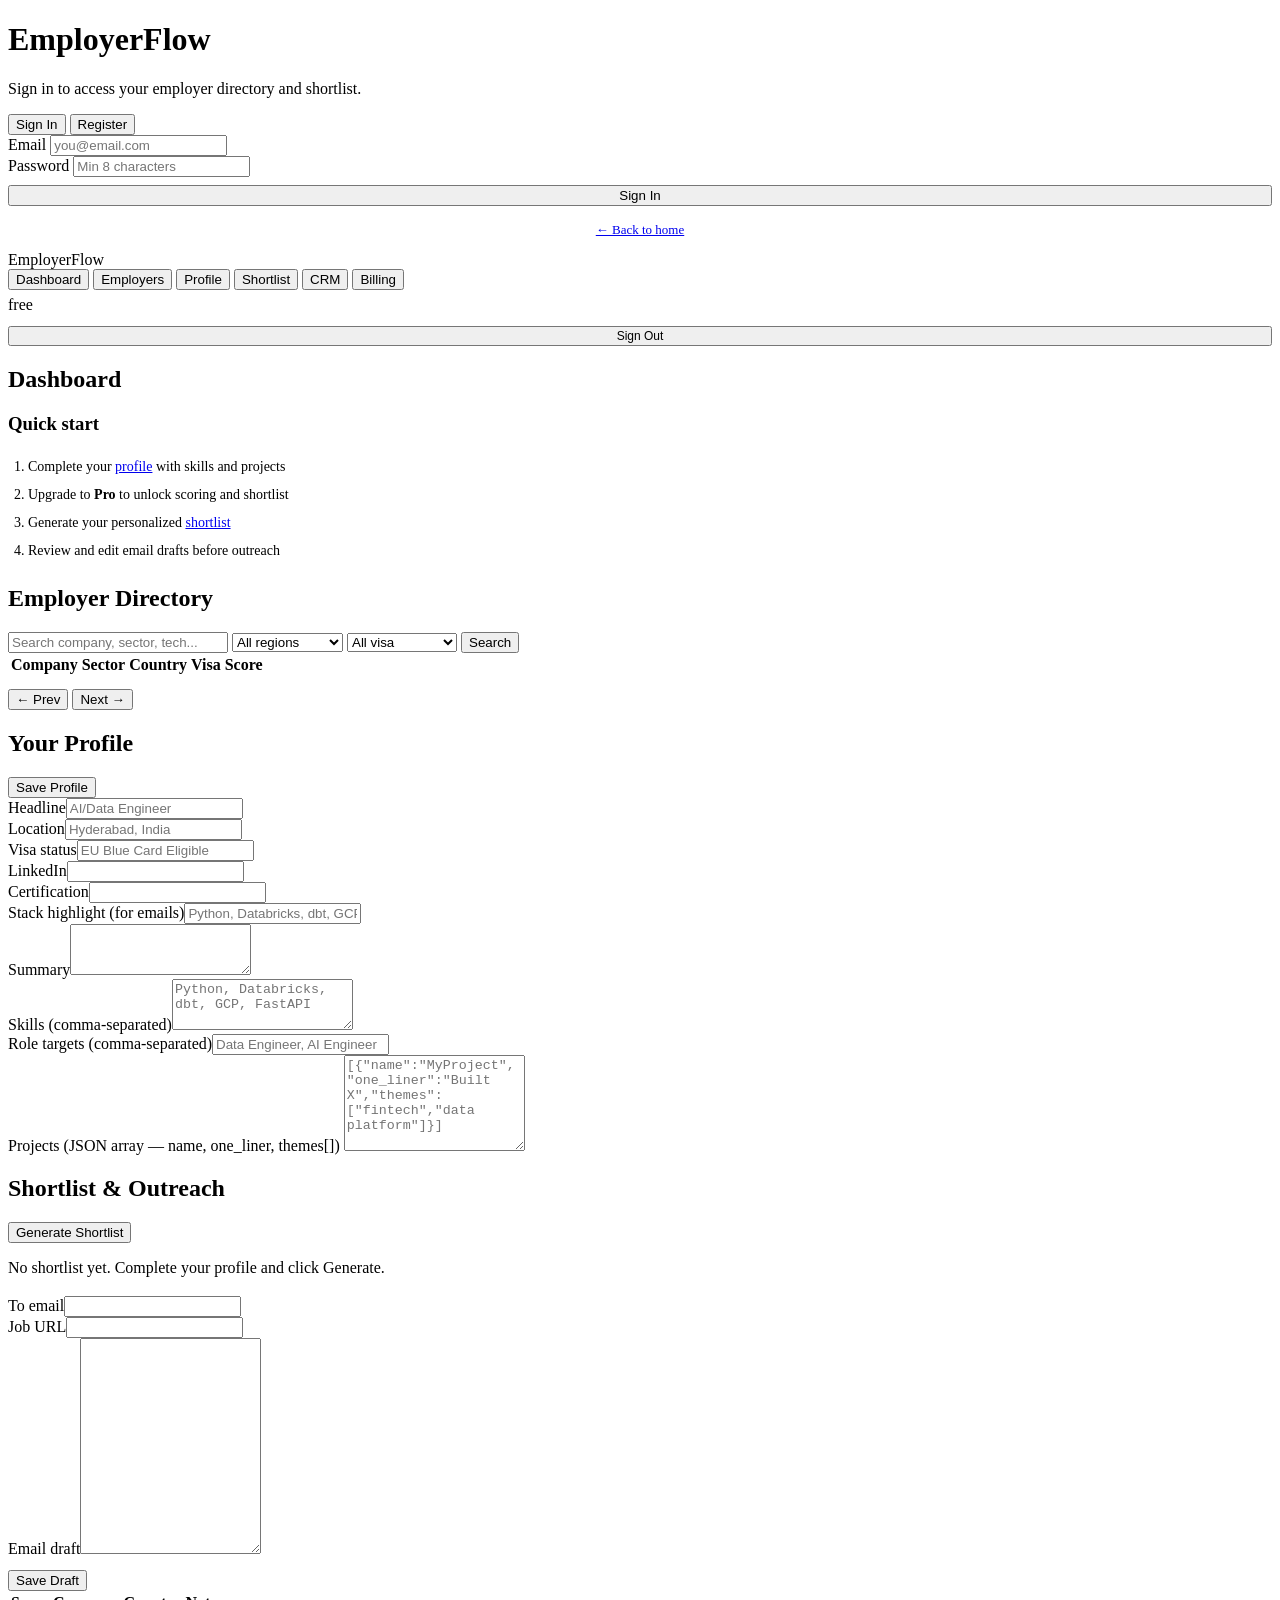
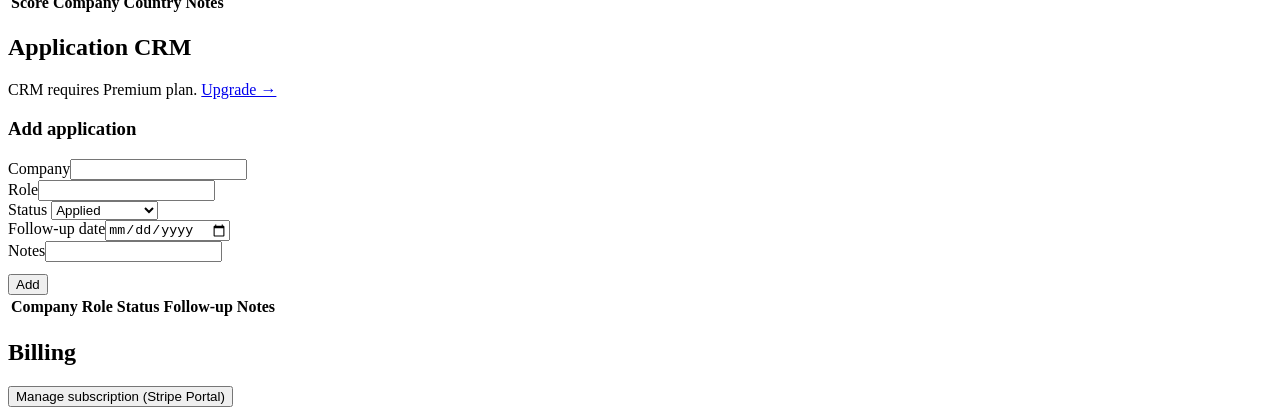
==== frontend/static/app.html @ b6869681 "Production SaaS: auth, Stripe billing, employer seed, deploy configs - Multi-tenant FastAPI app with" ====
<!DOCTYPE html>
<html lang="en">
<head>
  <meta charset="UTF-8">
  <meta name="viewport" content="width=device-width, initial-scale=1.0">
  <title>EmployerFlow App</title>
  <link rel="preconnect" href="https://fonts.googleapis.com">
  <link href="https://fonts.googleapis.com/css2?family=Inter:wght@400;500;600&family=Outfit:wght@500;600;700&display=swap" rel="stylesheet">
  <link rel="stylesheet" href="/static/css/style.css">
</head>
<body>

<div id="auth-screen" class="auth-screen">
  <div class="auth-card">
    <h1>Employer<span style="color:var(--accent)">Flow</span></h1>
    <p>Sign in to access your employer directory and shortlist.</p>
    <div class="auth-tabs">
      <button class="btn btn-ghost active" id="tab-login" onclick="showAuthTab('login')">Sign In</button>
      <button class="btn btn-ghost" id="tab-register" onclick="showAuthTab('register')">Register</button>
    </div>
    <form id="auth-form" onsubmit="handleAuth(event)">
      <div class="field" id="name-field" style="display:none">
        <label>Full name</label>
        <input type="text" id="full-name" placeholder="Your name">
      </div>
      <div class="field">
        <label>Email</label>
        <input type="email" id="email" required placeholder="you@email.com">
      </div>
      <div class="field">
        <label>Password</label>
        <input type="password" id="password" required minlength="8" placeholder="Min 8 characters">
      </div>
      <div class="error hidden" id="auth-error"></div>
      <button type="submit" class="btn btn-primary" style="width:100%;margin-top:8px" id="auth-submit">Sign In</button>
    </form>
    <p style="margin-top:16px;text-align:center;font-size:13px"><a href="/">← Back to home</a></p>
  </div>
</div>

<div id="app-shell" class="app-shell hidden">
  <aside class="sidebar">
    <div class="logo">Employer<span>Flow</span></div>
    <button class="nav-item active" data-view="dashboard" onclick="switchView('dashboard')">Dashboard</button>
    <button class="nav-item" data-view="directory" onclick="switchView('directory')">Employers</button>
    <button class="nav-item" data-view="profile" onclick="switchView('profile')">Profile</button>
    <button class="nav-item" data-view="shortlist" onclick="switchView('shortlist')">Shortlist</button>
    <button class="nav-item" data-view="crm" onclick="switchView('crm')">CRM</button>
    <button class="nav-item" data-view="billing" onclick="switchView('billing')">Billing</button>
    <div class="sidebar-footer">
      <div id="user-email" style="margin-bottom:6px"></div>
      <span class="plan-pill" id="user-plan">free</span>
      <button class="btn btn-ghost" style="width:100%;margin-top:12px;font-size:12px" onclick="logout()">Sign Out</button>
    </div>
  </aside>

  <main class="main">
    <section id="view-dashboard" class="view">
      <div class="page-header"><h2>Dashboard</h2></div>
      <div class="stats-grid" id="dash-stats"></div>
      <div class="panel">
        <h3>Quick start</h3>
        <ol style="color:var(--muted);font-size:14px;padding-left:20px;line-height:2">
          <li>Complete your <a href="#" onclick="switchView('profile');return false">profile</a> with skills and projects</li>
          <li>Upgrade to <strong>Pro</strong> to unlock scoring and shortlist</li>
          <li>Generate your personalized <a href="#" onclick="switchView('shortlist');return false">shortlist</a></li>
          <li>Review and edit email drafts before outreach</li>
        </ol>
      </div>
    </section>

    <section id="view-directory" class="view hidden">
      <div class="page-header"><h2>Employer Directory</h2></div>
      <div class="toolbar">
        <input type="search" id="emp-search" placeholder="Search company, sector, tech..." style="min-width:220px" onkeyup="if(event.key==='Enter')loadEmployers()">
        <select id="emp-region" onchange="loadEmployers()">
          <option value="">All regions</option>
          <option>Europe</option><option>USA</option><option>India</option>
          <option>Australia/NZ</option><option>Remote/Global</option>
        </select>
        <select id="emp-visa" onchange="loadEmployers()">
          <option value="">All visa</option>
          <option value="confirmed">Visa confirmed</option>
          <option value="possible">Visa possible</option>
          <option value="remote">Remote only</option>
        </select>
        <button class="btn btn-primary" onclick="loadEmployers()">Search</button>
      </div>
      <div class="table-wrap">
        <table>
          <thead><tr><th>Company</th><th>Sector</th><th>Country</th><th>Visa</th><th>Score</th></tr></thead>
          <tbody id="emp-tbody"></tbody>
        </table>
      </div>
      <div class="toolbar" style="margin-top:12px">
        <button class="btn btn-ghost" onclick="empPage--;loadEmployers()">← Prev</button>
        <span id="emp-page-info" style="color:var(--muted);font-size:13px"></span>
        <button class="btn btn-ghost" onclick="empPage++;loadEmployers()">Next →</button>
      </div>
    </section>

    <section id="view-profile" class="view hidden">
      <div class="page-header"><h2>Your Profile</h2><button class="btn btn-primary" onclick="saveProfile()">Save Profile</button></div>
      <div class="panel">
        <div class="form-grid">
          <div><label>Headline</label><input id="p-headline" placeholder="AI/Data Engineer"></div>
          <div><label>Location</label><input id="p-location" placeholder="Hyderabad, India"></div>
          <div><label>Visa status</label><input id="p-visa" placeholder="EU Blue Card Eligible"></div>
          <div><label>LinkedIn</label><input id="p-linkedin"></div>
          <div><label>Certification</label><input id="p-cert"></div>
          <div><label>Stack highlight (for emails)</label><input id="p-stack" placeholder="Python, Databricks, dbt, GCP..."></div>
          <div class="full"><label>Summary</label><textarea id="p-summary" rows="3"></textarea></div>
          <div class="full"><label>Skills (comma-separated)</label><textarea id="p-skills" rows="3" placeholder="Python, Databricks, dbt, GCP, FastAPI"></textarea></div>
          <div class="full"><label>Role targets (comma-separated)</label><input id="p-roles" placeholder="Data Engineer, AI Engineer"></div>
          <div class="full">
            <label>Projects (JSON array — name, one_liner, themes[])</label>
            <textarea id="p-projects" rows="6" placeholder='[{"name":"MyProject","one_liner":"Built X","themes":["fintech","data platform"]}]'></textarea>
          </div>
        </div>
      </div>
    </section>

    <section id="view-shortlist" class="view hidden">
      <div class="page-header">
        <h2>Shortlist & Outreach</h2>
        <button class="btn btn-primary" onclick="generateShortlist()">Generate Shortlist</button>
      </div>
      <div id="shortlist-empty" class="panel hidden"><p style="color:var(--muted)">No shortlist yet. Complete your profile and click Generate.</p></div>
      <div id="shortlist-detail" class="hidden">
        <div class="panel">
          <h3 id="sl-company"></h3>
          <p style="color:var(--muted);font-size:13px;margin-bottom:12px" id="sl-meta"></p>
          <div class="form-grid">
            <div><label>To email</label><input id="sl-to"></div>
            <div><label>Job URL</label><input id="sl-job"></div>
            <div class="full"><label>Email draft</label><textarea id="sl-draft" rows="14"></textarea></div>
          </div>
          <button class="btn btn-success" style="margin-top:12px" onclick="saveShortlistItem()">Save Draft</button>
        </div>
        <div class="table-wrap">
          <table>
            <thead><tr><th>Score</th><th>Company</th><th>Country</th><th>Notes</th><th></th></tr></thead>
            <tbody id="sl-tbody"></tbody>
          </table>
        </div>
      </div>
    </section>

    <section id="view-crm" class="view hidden">
      <div class="page-header"><h2>Application CRM</h2></div>
      <div class="panel" id="crm-locked">
        <p style="color:var(--muted)">CRM requires Premium plan. <a href="#" onclick="switchView('billing');return false">Upgrade →</a></p>
      </div>
      <div id="crm-content" class="hidden">
        <div class="panel">
          <h3>Add application</h3>
          <div class="form-grid">
            <div><label>Company</label><input id="crm-company"></div>
            <div><label>Role</label><input id="crm-role"></div>
            <div><label>Status</label>
              <select id="crm-status">
                <option>Applied</option><option>Email Sent</option><option>Phone Screen</option>
                <option>Interview</option><option>Offer</option><option>Rejected</option>
              </select>
            </div>
            <div><label>Follow-up date</label><input type="date" id="crm-followup"></div>
            <div class="full"><label>Notes</label><input id="crm-notes"></div>
          </div>
          <button class="btn btn-primary" style="margin-top:12px" onclick="addApplication()">Add</button>
        </div>
        <div class="table-wrap">
          <table>
            <thead><tr><th>Company</th><th>Role</th><th>Status</th><th>Follow-up</th><th>Notes</th></tr></thead>
            <tbody id="crm-tbody"></tbody>
          </table>
        </div>
      </div>
    </section>

    <section id="view-billing" class="view hidden">
      <div class="page-header"><h2>Billing</h2></div>
      <div class="pricing-grid" id="billing-plans"></div>
      <div class="panel" style="margin-top:20px">
        <button class="btn btn-ghost" onclick="openPortal()">Manage subscription (Stripe Portal)</button>
      </div>
    </section>
  </main>
</div>

<script src="/static/js/api.js"></script>
<script src="/static/js/app.js"></script>
</body>
</html>
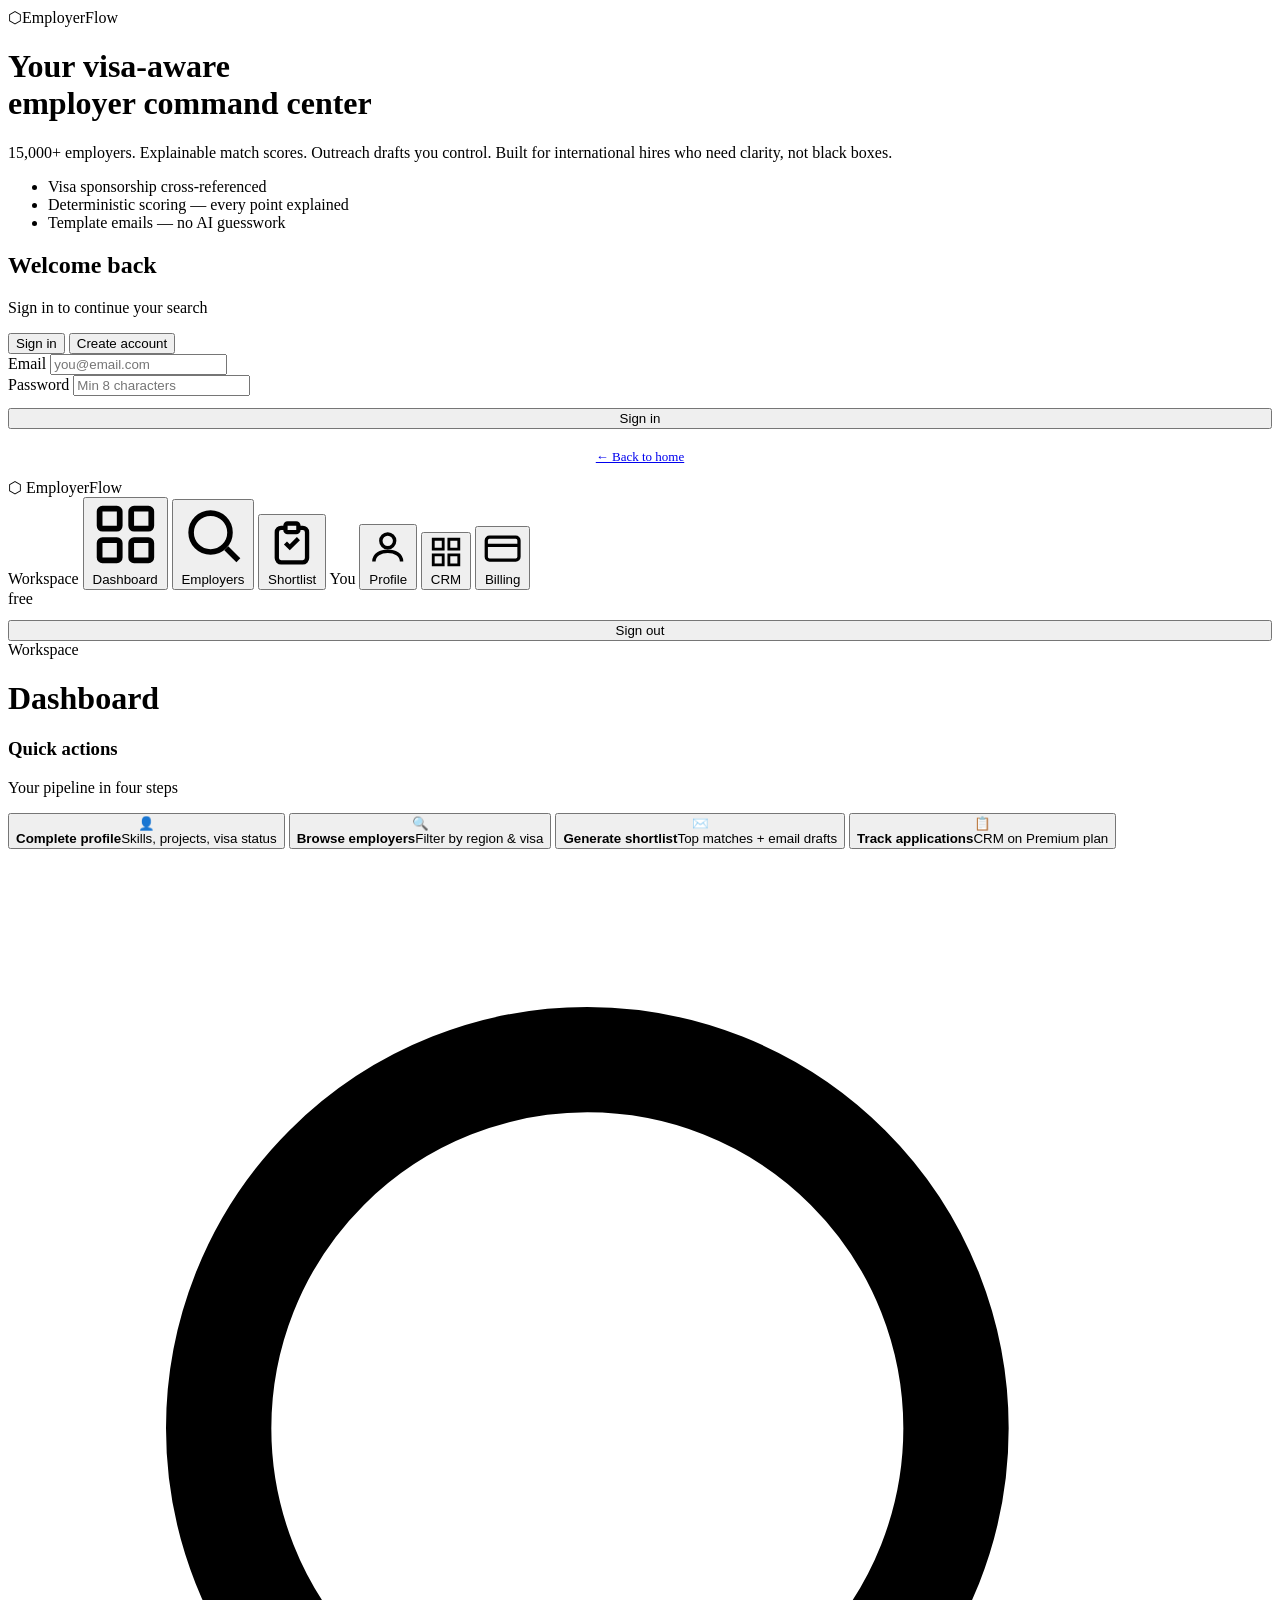
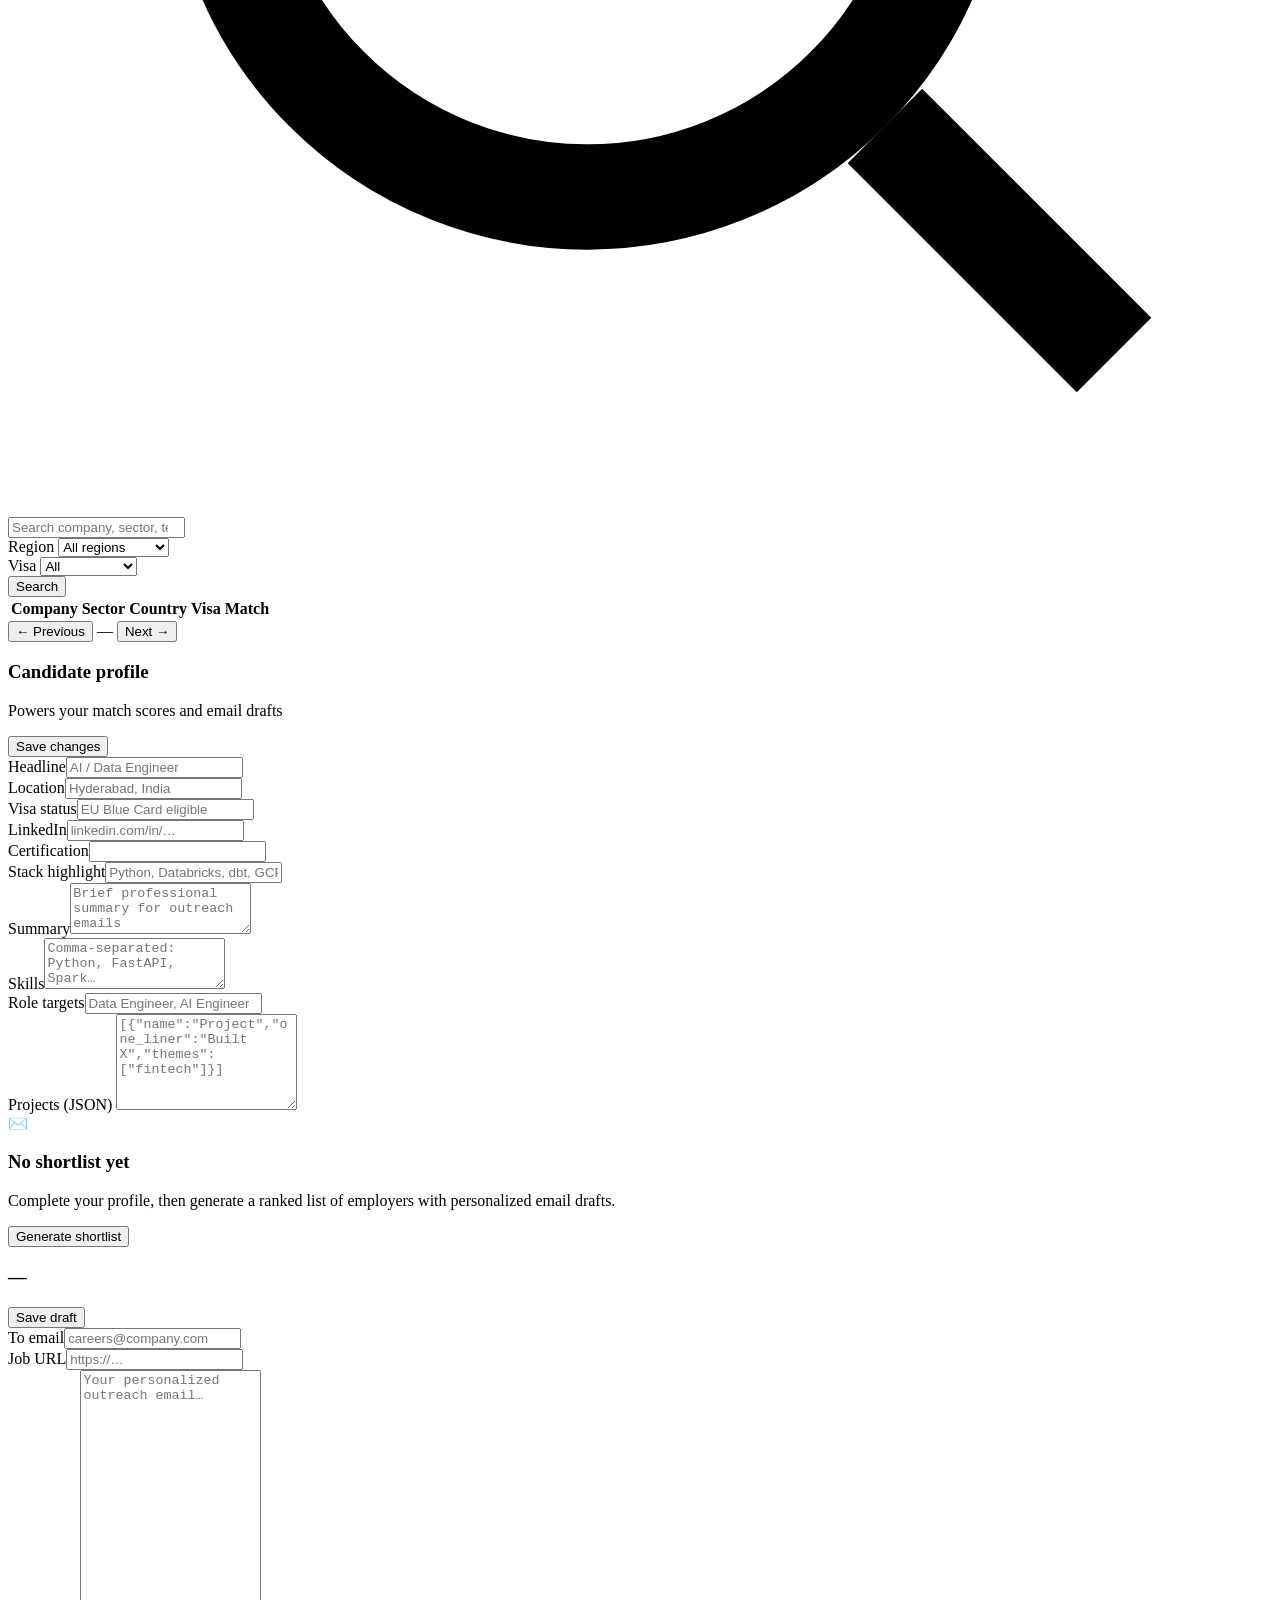
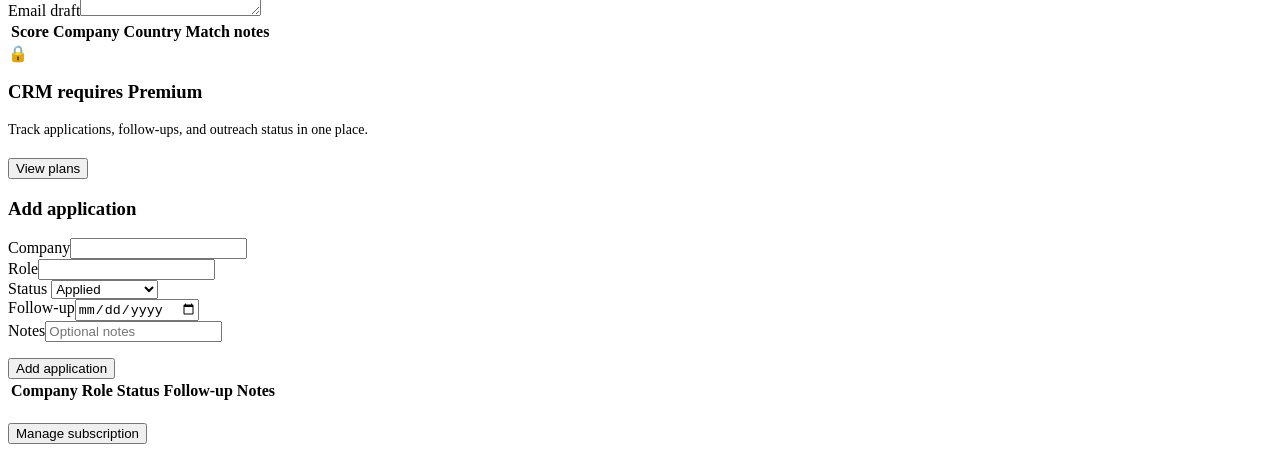
==== commit bf092546: "Redesign EmployerFlow UI with migration-intelligence aesthetic. New Syne + DM Sans typography, coppe" ====
--- a/frontend/static/app.html
+++ b/frontend/static/app.html
@@ -3,191 +3,278 @@
 <head>
   <meta charset="UTF-8">
   <meta name="viewport" content="width=device-width, initial-scale=1.0">
-  <title>EmployerFlow App</title>
+  <title>EmployerFlow</title>
   <link rel="preconnect" href="https://fonts.googleapis.com">
-  <link href="https://fonts.googleapis.com/css2?family=Inter:wght@400;500;600&family=Outfit:wght@500;600;700&display=swap" rel="stylesheet">
-  <link rel="stylesheet" href="/static/css/style.css">
+  <link rel="preconnect" href="https://fonts.gstatic.com" crossorigin>
+  <link href="https://fonts.googleapis.com/css2?family=DM+Sans:ital,opsz,wght@0,9..40,400;0,9..40,500;0,9..40,600;0,9..40,700&family=JetBrains+Mono:wght@500;600&family=Syne:wght@600;700;800&display=swap" rel="stylesheet">
+  <link rel="stylesheet" href="/static/css/style.css?v=ui2">
 </head>
 <body>
-
+<div id="global-loader" class="global-loader" aria-hidden="true"></div>
+
+<!-- Auth -->
 <div id="auth-screen" class="auth-screen">
-  <div class="auth-card">
-    <h1>Employer<span style="color:var(--accent)">Flow</span></h1>
-    <p>Sign in to access your employer directory and shortlist.</p>
-    <div class="auth-tabs">
-      <button class="btn btn-ghost active" id="tab-login" onclick="showAuthTab('login')">Sign In</button>
-      <button class="btn btn-ghost" id="tab-register" onclick="showAuthTab('register')">Register</button>
-    </div>
-    <form id="auth-form" onsubmit="handleAuth(event)">
-      <div class="field" id="name-field" style="display:none">
-        <label>Full name</label>
-        <input type="text" id="full-name" placeholder="Your name">
+  <div class="auth-brand">
+    <div class="logo"><span class="logo-mark">⬡</span>Employer<span>Flow</span></div>
+    <h1>Your visa-aware<br><span>employer command center</span></h1>
+    <p>15,000+ employers. Explainable match scores. Outreach drafts you control. Built for international hires who need clarity, not black boxes.</p>
+    <ul class="auth-perks">
+      <li>Visa sponsorship cross-referenced</li>
+      <li>Deterministic scoring — every point explained</li>
+      <li>Template emails — no AI guesswork</li>
+    </ul>
+  </div>
+  <div class="auth-form-side">
+    <div class="auth-card">
+      <h2>Welcome back</h2>
+      <p class="subtitle">Sign in to continue your search</p>
+      <div class="auth-tabs">
+        <button type="button" class="btn btn-ghost active" id="tab-login" onclick="showAuthTab('login')">Sign in</button>
+        <button type="button" class="btn btn-ghost" id="tab-register" onclick="showAuthTab('register')">Create account</button>
       </div>
-      <div class="field">
-        <label>Email</label>
-        <input type="email" id="email" required placeholder="you@email.com">
-      </div>
-      <div class="field">
-        <label>Password</label>
-        <input type="password" id="password" required minlength="8" placeholder="Min 8 characters">
-      </div>
-      <div class="error hidden" id="auth-error"></div>
-      <button type="submit" class="btn btn-primary" style="width:100%;margin-top:8px" id="auth-submit">Sign In</button>
-    </form>
-    <p style="margin-top:16px;text-align:center;font-size:13px"><a href="/">← Back to home</a></p>
+      <form id="auth-form" onsubmit="handleAuth(event)">
+        <div class="field" id="name-field" style="display:none">
+          <label>Full name</label>
+          <input type="text" id="full-name" placeholder="Your name">
+        </div>
+        <div class="field">
+          <label>Email</label>
+          <input type="email" id="email" required placeholder="you@email.com">
+        </div>
+        <div class="field">
+          <label>Password</label>
+          <input type="password" id="password" required minlength="8" placeholder="Min 8 characters">
+        </div>
+        <div class="error hidden" id="auth-error"></div>
+        <button type="submit" class="btn btn-primary" style="width:100%;margin-top:12px" id="auth-submit">Sign in</button>
+      </form>
+      <p style="margin-top:20px;text-align:center;font-size:13px;color:var(--mist)"><a href="/">← Back to home</a></p>
+    </div>
   </div>
 </div>
 
+<!-- App -->
 <div id="app-shell" class="app-shell hidden">
   <aside class="sidebar">
-    <div class="logo">Employer<span>Flow</span></div>
-    <button class="nav-item active" data-view="dashboard" onclick="switchView('dashboard')">Dashboard</button>
-    <button class="nav-item" data-view="directory" onclick="switchView('directory')">Employers</button>
-    <button class="nav-item" data-view="profile" onclick="switchView('profile')">Profile</button>
-    <button class="nav-item" data-view="shortlist" onclick="switchView('shortlist')">Shortlist</button>
-    <button class="nav-item" data-view="crm" onclick="switchView('crm')">CRM</button>
-    <button class="nav-item" data-view="billing" onclick="switchView('billing')">Billing</button>
-    <div class="sidebar-footer">
-      <div id="user-email" style="margin-bottom:6px"></div>
+    <div class="brand">
+      <span class="logo-mark">⬡</span>
+      <span class="brand-text">Employer<span>Flow</span></span>
+    </div>
+    <span class="nav-label">Workspace</span>
+    <button class="nav-item active" data-view="dashboard" onclick="switchView('dashboard')">
+      <svg viewBox="0 0 24 24" fill="none" stroke="currentColor" stroke-width="2"><rect x="3" y="3" width="7" height="7" rx="1"/><rect x="14" y="3" width="7" height="7" rx="1"/><rect x="3" y="14" width="7" height="7" rx="1"/><rect x="14" y="14" width="7" height="7" rx="1"/></svg>
+      <span>Dashboard</span>
+    </button>
+    <button class="nav-item" data-view="directory" onclick="switchView('directory')">
+      <svg viewBox="0 0 24 24" fill="none" stroke="currentColor" stroke-width="2"><circle cx="11" cy="11" r="7"/><path d="M21 21l-4.35-4.35"/></svg>
+      <span>Employers</span>
+    </button>
+    <button class="nav-item" data-view="shortlist" onclick="switchView('shortlist')">
+      <svg viewBox="0 0 24 24" fill="none" stroke="currentColor" stroke-width="2"><path d="M9 5H7a2 2 0 00-2 2v12a2 2 0 002 2h10a2 2 0 002-2V7a2 2 0 00-2-2h-2"/><rect x="9" y="3" width="6" height="4" rx="1"/><path d="M9 12l2 2 4-4"/></svg>
+      <span>Shortlist</span>
+    </button>
+    <span class="nav-label">You</span>
+    <button class="nav-item" data-view="profile" onclick="switchView('profile')">
+      <svg viewBox="0 0 24 24" fill="none" stroke="currentColor" stroke-width="2"><circle cx="12" cy="8" r="4"/><path d="M4 20c0-4 4-6 8-6s8 2 8 6"/></svg>
+      <span>Profile</span>
+    </button>
+    <button class="nav-item" data-view="crm" onclick="switchView('crm')">
+      <svg viewBox="0 0 24 24" fill="none" stroke="currentColor" stroke-width="2"><path d="M3 3h7v7H3zM14 3h7v7h-7zM3 14h7v7H3zM14 14h7v7h-7z"/></svg>
+      <span>CRM</span>
+    </button>
+    <button class="nav-item" data-view="billing" onclick="switchView('billing')">
+      <svg viewBox="0 0 24 24" fill="none" stroke="currentColor" stroke-width="2"><rect x="2" y="5" width="20" height="14" rx="2"/><path d="M2 10h20"/></svg>
+      <span>Billing</span>
+    </button>
+    <div class="user-card">
+      <div class="email" id="user-email"></div>
       <span class="plan-pill" id="user-plan">free</span>
-      <button class="btn btn-ghost" style="width:100%;margin-top:12px;font-size:12px" onclick="logout()">Sign Out</button>
+      <button class="btn btn-ghost btn-sm" style="width:100%;margin-top:12px" onclick="logout()">Sign out</button>
     </div>
   </aside>
 
-  <main class="main">
-    <section id="view-dashboard" class="view">
-      <div class="page-header"><h2>Dashboard</h2></div>
-      <div class="stats-grid" id="dash-stats"></div>
-      <div class="panel">
-        <h3>Quick start</h3>
-        <ol style="color:var(--muted);font-size:14px;padding-left:20px;line-height:2">
-          <li>Complete your <a href="#" onclick="switchView('profile');return false">profile</a> with skills and projects</li>
-          <li>Upgrade to <strong>Pro</strong> to unlock scoring and shortlist</li>
-          <li>Generate your personalized <a href="#" onclick="switchView('shortlist');return false">shortlist</a></li>
-          <li>Review and edit email drafts before outreach</li>
-        </ol>
+  <div class="app-main">
+    <header class="topbar">
+      <div>
+        <div class="topbar-eyebrow" id="page-eyebrow">Workspace</div>
+        <h1 id="page-title">Dashboard</h1>
       </div>
-    </section>
-
-    <section id="view-directory" class="view hidden">
-      <div class="page-header"><h2>Employer Directory</h2></div>
-      <div class="toolbar">
-        <input type="search" id="emp-search" placeholder="Search company, sector, tech..." style="min-width:220px" onkeyup="if(event.key==='Enter')loadEmployers()">
-        <select id="emp-region" onchange="loadEmployers()">
-          <option value="">All regions</option>
-          <option>Europe</option><option>USA</option><option>India</option>
-          <option>Australia/NZ</option><option>Remote/Global</option>
-        </select>
-        <select id="emp-visa" onchange="loadEmployers()">
-          <option value="">All visa</option>
-          <option value="confirmed">Visa confirmed</option>
-          <option value="possible">Visa possible</option>
-          <option value="remote">Remote only</option>
-        </select>
-        <button class="btn btn-primary" onclick="loadEmployers()">Search</button>
-      </div>
-      <div class="table-wrap">
-        <table>
-          <thead><tr><th>Company</th><th>Sector</th><th>Country</th><th>Visa</th><th>Score</th></tr></thead>
-          <tbody id="emp-tbody"></tbody>
-        </table>
-      </div>
-      <div class="toolbar" style="margin-top:12px">
-        <button class="btn btn-ghost" onclick="empPage--;loadEmployers()">← Prev</button>
-        <span id="emp-page-info" style="color:var(--muted);font-size:13px"></span>
-        <button class="btn btn-ghost" onclick="empPage++;loadEmployers()">Next →</button>
-      </div>
-    </section>
-
-    <section id="view-profile" class="view hidden">
-      <div class="page-header"><h2>Your Profile</h2><button class="btn btn-primary" onclick="saveProfile()">Save Profile</button></div>
-      <div class="panel">
-        <div class="form-grid">
-          <div><label>Headline</label><input id="p-headline" placeholder="AI/Data Engineer"></div>
-          <div><label>Location</label><input id="p-location" placeholder="Hyderabad, India"></div>
-          <div><label>Visa status</label><input id="p-visa" placeholder="EU Blue Card Eligible"></div>
-          <div><label>LinkedIn</label><input id="p-linkedin"></div>
-          <div><label>Certification</label><input id="p-cert"></div>
-          <div><label>Stack highlight (for emails)</label><input id="p-stack" placeholder="Python, Databricks, dbt, GCP..."></div>
-          <div class="full"><label>Summary</label><textarea id="p-summary" rows="3"></textarea></div>
-          <div class="full"><label>Skills (comma-separated)</label><textarea id="p-skills" rows="3" placeholder="Python, Databricks, dbt, GCP, FastAPI"></textarea></div>
-          <div class="full"><label>Role targets (comma-separated)</label><input id="p-roles" placeholder="Data Engineer, AI Engineer"></div>
-          <div class="full">
-            <label>Projects (JSON array — name, one_liner, themes[])</label>
-            <textarea id="p-projects" rows="6" placeholder='[{"name":"MyProject","one_liner":"Built X","themes":["fintech","data platform"]}]'></textarea>
-          </div>
-        </div>
-      </div>
-    </section>
-
-    <section id="view-shortlist" class="view hidden">
-      <div class="page-header">
-        <h2>Shortlist & Outreach</h2>
-        <button class="btn btn-primary" onclick="generateShortlist()">Generate Shortlist</button>
-      </div>
-      <div id="shortlist-empty" class="panel hidden"><p style="color:var(--muted)">No shortlist yet. Complete your profile and click Generate.</p></div>
-      <div id="shortlist-detail" class="hidden">
+      <div class="topbar-actions" id="topbar-actions"></div>
+    </header>
+
+    <div class="main">
+      <section id="view-dashboard" class="view">
+        <div class="stats-grid" id="dash-stats"></div>
         <div class="panel">
-          <h3 id="sl-company"></h3>
-          <p style="color:var(--muted);font-size:13px;margin-bottom:12px" id="sl-meta"></p>
-          <div class="form-grid">
-            <div><label>To email</label><input id="sl-to"></div>
-            <div><label>Job URL</label><input id="sl-job"></div>
-            <div class="full"><label>Email draft</label><textarea id="sl-draft" rows="14"></textarea></div>
-          </div>
-          <button class="btn btn-success" style="margin-top:12px" onclick="saveShortlistItem()">Save Draft</button>
+          <div class="panel-header">
+            <div>
+              <h3>Quick actions</h3>
+              <p class="panel-desc">Your pipeline in four steps</p>
+            </div>
+          </div>
+          <div class="action-grid" id="dash-actions">
+            <button type="button" class="action-card" onclick="switchView('profile')">
+              <div class="icon">👤</div>
+              <div><strong>Complete profile</strong><span>Skills, projects, visa status</span></div>
+            </button>
+            <button type="button" class="action-card" onclick="switchView('directory')">
+              <div class="icon">🔍</div>
+              <div><strong>Browse employers</strong><span>Filter by region & visa</span></div>
+            </button>
+            <button type="button" class="action-card" onclick="switchView('shortlist')">
+              <div class="icon">✉️</div>
+              <div><strong>Generate shortlist</strong><span>Top matches + email drafts</span></div>
+            </button>
+            <button type="button" class="action-card" onclick="switchView('crm')">
+              <div class="icon">📋</div>
+              <div><strong>Track applications</strong><span>CRM on Premium plan</span></div>
+            </button>
+          </div>
+        </div>
+      </section>
+
+      <section id="view-directory" class="view hidden">
+        <div class="filter-bar">
+          <div class="search-wrap">
+            <svg viewBox="0 0 24 24" fill="none" stroke="currentColor" stroke-width="2"><circle cx="11" cy="11" r="7"/><path d="M21 21l-4.35-4.35"/></svg>
+            <input type="search" id="emp-search" placeholder="Search company, sector, tech stack…" onkeyup="if(event.key==='Enter'){empPage=1;loadEmployers()}">
+          </div>
+          <div>
+            <label>Region</label>
+            <select id="emp-region" onchange="empPage=1;loadEmployers()">
+              <option value="">All regions</option>
+              <option>Europe</option><option>USA</option><option>India</option>
+              <option>Australia/NZ</option><option>Remote/Global</option>
+            </select>
+          </div>
+          <div>
+            <label>Visa</label>
+            <select id="emp-visa" onchange="empPage=1;loadEmployers()">
+              <option value="">All</option>
+              <option value="confirmed">Confirmed</option>
+              <option value="possible">Possible</option>
+              <option value="remote">Remote only</option>
+            </select>
+          </div>
+          <button class="btn btn-primary" id="btn-emp-search" onclick="empPage=1;loadEmployers(this)">Search</button>
         </div>
         <div class="table-wrap">
           <table>
-            <thead><tr><th>Score</th><th>Company</th><th>Country</th><th>Notes</th><th></th></tr></thead>
-            <tbody id="sl-tbody"></tbody>
+            <thead><tr><th>Company</th><th>Sector</th><th>Country</th><th>Visa</th><th>Match</th></tr></thead>
+            <tbody id="emp-tbody"></tbody>
           </table>
         </div>
-      </div>
-    </section>
-
-    <section id="view-crm" class="view hidden">
-      <div class="page-header"><h2>Application CRM</h2></div>
-      <div class="panel" id="crm-locked">
-        <p style="color:var(--muted)">CRM requires Premium plan. <a href="#" onclick="switchView('billing');return false">Upgrade →</a></p>
-      </div>
-      <div id="crm-content" class="hidden">
+        <div class="pagination">
+          <button class="btn btn-ghost btn-sm" id="btn-emp-prev" onclick="empPage=Math.max(1,empPage-1);loadEmployers(this)">← Previous</button>
+          <span class="pagination-info" id="emp-page-info">—</span>
+          <button class="btn btn-ghost btn-sm" id="btn-emp-next" onclick="empPage++;loadEmployers(this)">Next →</button>
+        </div>
+      </section>
+
+      <section id="view-profile" class="view hidden">
         <div class="panel">
-          <h3>Add application</h3>
+          <div class="panel-header">
+            <div>
+              <h3>Candidate profile</h3>
+              <p class="panel-desc">Powers your match scores and email drafts</p>
+            </div>
+            <button class="btn btn-primary" id="btn-save-profile" onclick="saveProfile(this)">Save changes</button>
+          </div>
           <div class="form-grid">
-            <div><label>Company</label><input id="crm-company"></div>
-            <div><label>Role</label><input id="crm-role"></div>
-            <div><label>Status</label>
-              <select id="crm-status">
-                <option>Applied</option><option>Email Sent</option><option>Phone Screen</option>
-                <option>Interview</option><option>Offer</option><option>Rejected</option>
-              </select>
-            </div>
-            <div><label>Follow-up date</label><input type="date" id="crm-followup"></div>
-            <div class="full"><label>Notes</label><input id="crm-notes"></div>
-          </div>
-          <button class="btn btn-primary" style="margin-top:12px" onclick="addApplication()">Add</button>
-        </div>
-        <div class="table-wrap">
-          <table>
-            <thead><tr><th>Company</th><th>Role</th><th>Status</th><th>Follow-up</th><th>Notes</th></tr></thead>
-            <tbody id="crm-tbody"></tbody>
-          </table>
-        </div>
-      </div>
-    </section>
-
-    <section id="view-billing" class="view hidden">
-      <div class="page-header"><h2>Billing</h2></div>
-      <div class="pricing-grid" id="billing-plans"></div>
-      <div class="panel" style="margin-top:20px">
-        <button class="btn btn-ghost" onclick="openPortal()">Manage subscription (Stripe Portal)</button>
-      </div>
-    </section>
-  </main>
+            <div><label>Headline</label><input id="p-headline" placeholder="AI / Data Engineer"></div>
+            <div><label>Location</label><input id="p-location" placeholder="Hyderabad, India"></div>
+            <div><label>Visa status</label><input id="p-visa" placeholder="EU Blue Card eligible"></div>
+            <div><label>LinkedIn</label><input id="p-linkedin" placeholder="linkedin.com/in/…"></div>
+            <div><label>Certification</label><input id="p-cert"></div>
+            <div><label>Stack highlight</label><input id="p-stack" placeholder="Python, Databricks, dbt, GCP…"></div>
+            <div class="full"><label>Summary</label><textarea id="p-summary" rows="3" placeholder="Brief professional summary for outreach emails"></textarea></div>
+            <div class="full"><label>Skills</label><textarea id="p-skills" rows="3" placeholder="Comma-separated: Python, FastAPI, Spark…"></textarea></div>
+            <div class="full"><label>Role targets</label><input id="p-roles" placeholder="Data Engineer, AI Engineer"></div>
+            <div class="full">
+              <label>Projects (JSON)</label>
+              <textarea id="p-projects" rows="6" placeholder='[{"name":"Project","one_liner":"Built X","themes":["fintech"]}]'></textarea>
+            </div>
+          </div>
+        </div>
+      </section>
+
+      <section id="view-shortlist" class="view hidden">
+        <div id="shortlist-empty" class="panel hidden">
+          <div class="empty-state">
+            <div class="empty-icon">✉️</div>
+            <h3>No shortlist yet</h3>
+            <p>Complete your profile, then generate a ranked list of employers with personalized email drafts.</p>
+            <button class="btn btn-primary" onclick="generateShortlist(document.getElementById('btn-generate-shortlist'))">Generate shortlist</button>
+          </div>
+        </div>
+        <div id="shortlist-detail" class="hidden shortlist-layout">
+          <div class="draft-panel panel">
+            <div class="panel-header">
+              <div>
+                <h3 id="sl-company">—</h3>
+                <p class="panel-desc" id="sl-meta"></p>
+              </div>
+              <button class="btn btn-success btn-sm" id="btn-save-draft" onclick="saveShortlistItem(this)">Save draft</button>
+            </div>
+            <div class="form-grid">
+              <div><label>To email</label><input id="sl-to" placeholder="careers@company.com"></div>
+              <div><label>Job URL</label><input id="sl-job" placeholder="https://…"></div>
+              <div class="full"><label>Email draft</label><textarea id="sl-draft" rows="16" placeholder="Your personalized outreach email…"></textarea></div>
+            </div>
+          </div>
+          <div class="table-wrap">
+            <table>
+              <thead><tr><th>Score</th><th>Company</th><th>Country</th><th>Match notes</th><th></th></tr></thead>
+              <tbody id="sl-tbody"></tbody>
+            </table>
+          </div>
+        </div>
+      </section>
+
+      <section id="view-crm" class="view hidden">
+        <div class="panel locked-panel" id="crm-locked">
+          <div class="lock-icon">🔒</div>
+          <h3>CRM requires Premium</h3>
+          <p style="color:var(--mist);margin:12px 0 20px;font-size:14px">Track applications, follow-ups, and outreach status in one place.</p>
+          <button class="btn btn-primary" onclick="switchView('billing')">View plans</button>
+        </div>
+        <div id="crm-content" class="hidden">
+          <div class="panel">
+            <div class="panel-header"><h3>Add application</h3></div>
+            <div class="form-grid">
+              <div><label>Company</label><input id="crm-company"></div>
+              <div><label>Role</label><input id="crm-role"></div>
+              <div><label>Status</label>
+                <select id="crm-status">
+                  <option>Applied</option><option>Email Sent</option><option>Phone Screen</option>
+                  <option>Interview</option><option>Offer</option><option>Rejected</option>
+                </select>
+              </div>
+              <div><label>Follow-up</label><input type="date" id="crm-followup"></div>
+              <div class="full"><label>Notes</label><input id="crm-notes" placeholder="Optional notes"></div>
+            </div>
+            <button class="btn btn-primary" id="btn-add-app" style="margin-top:16px" onclick="addApplication(this)">Add application</button>
+          </div>
+          <div class="table-wrap">
+            <table>
+              <thead><tr><th>Company</th><th>Role</th><th>Status</th><th>Follow-up</th><th>Notes</th></tr></thead>
+              <tbody id="crm-tbody"></tbody>
+            </table>
+          </div>
+        </div>
+      </section>
+
+      <section id="view-billing" class="view hidden">
+        <div class="pricing-grid" id="billing-plans"></div>
+        <div class="panel" style="margin-top:20px">
+          <button class="btn btn-ghost" id="btn-billing-portal" onclick="openPortal(this)">Manage subscription</button>
+        </div>
+      </section>
+    </div>
+  </div>
 </div>
 
-<script src="/static/js/api.js"></script>
-<script src="/static/js/app.js"></script>
+<script src="/static/js/api.js?v=ui2"></script>
+<script src="/static/js/app.js?v=ui2"></script>
 </body>
 </html>
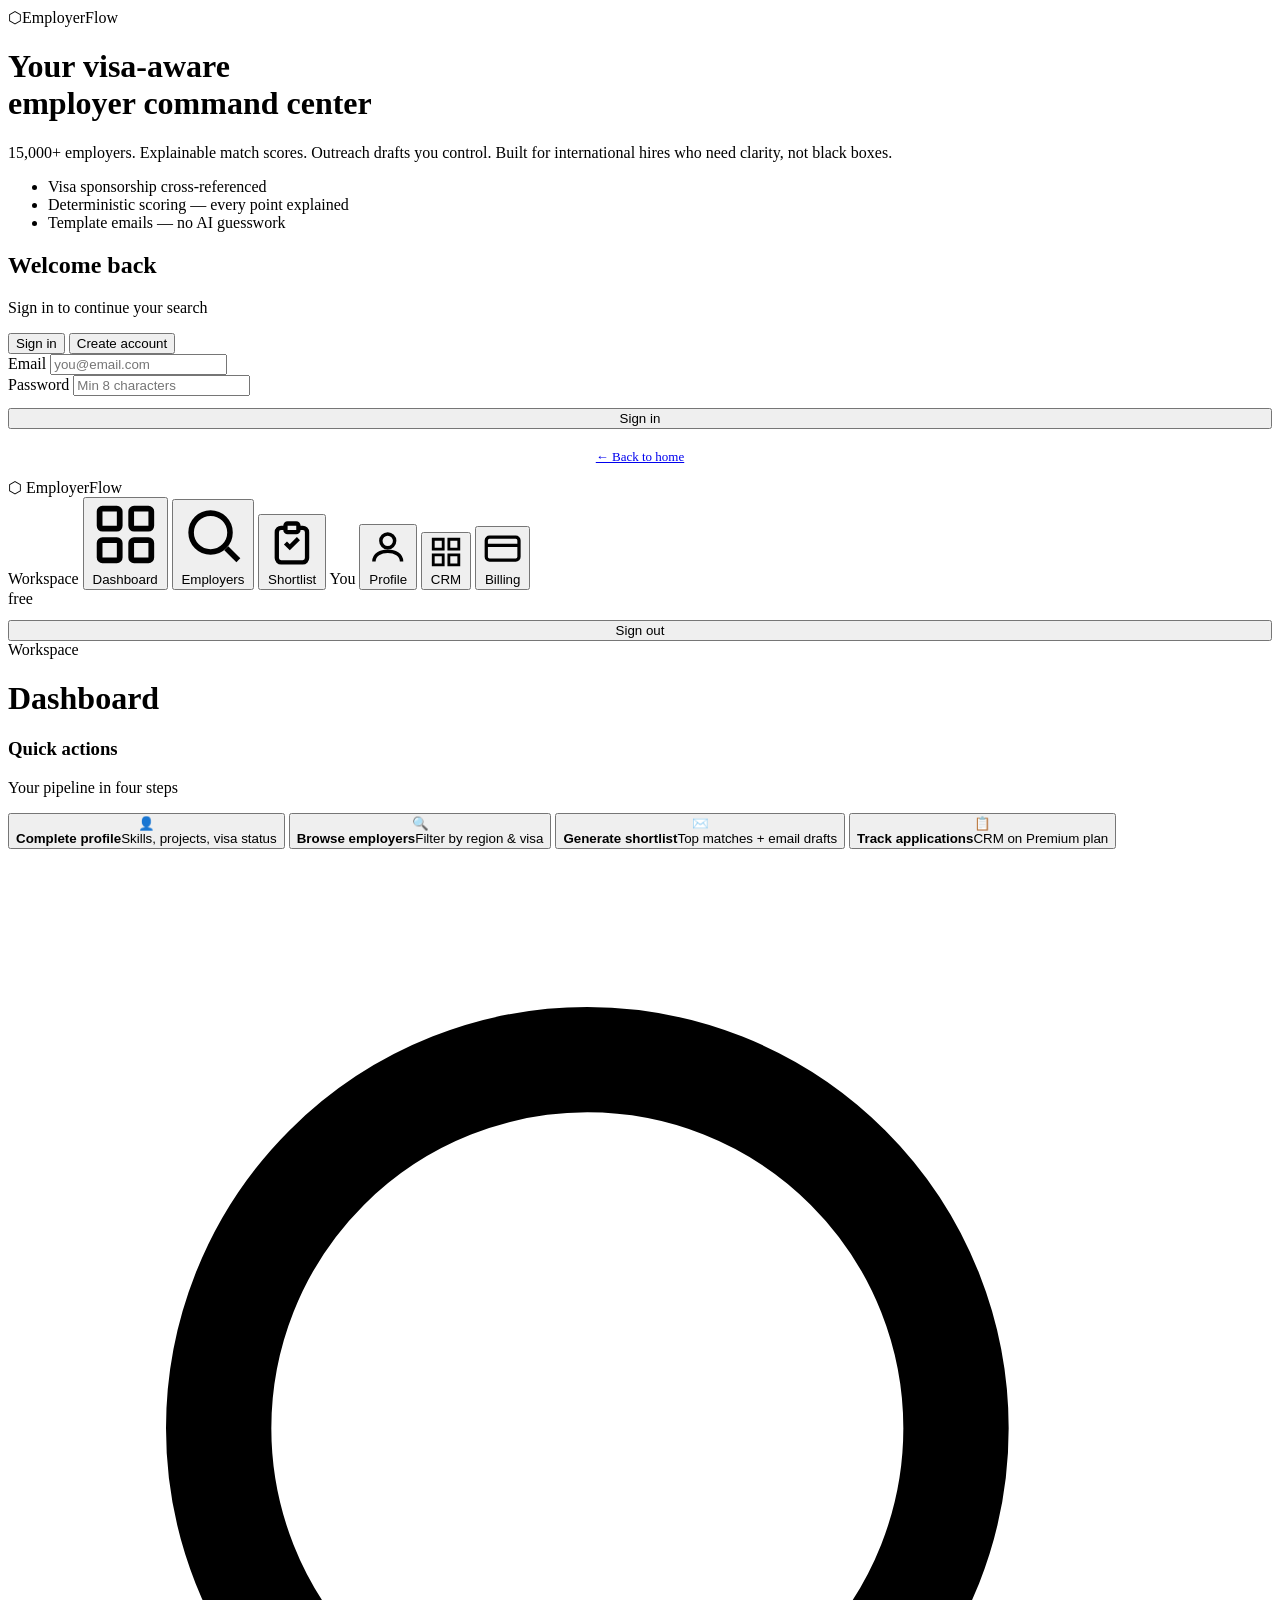
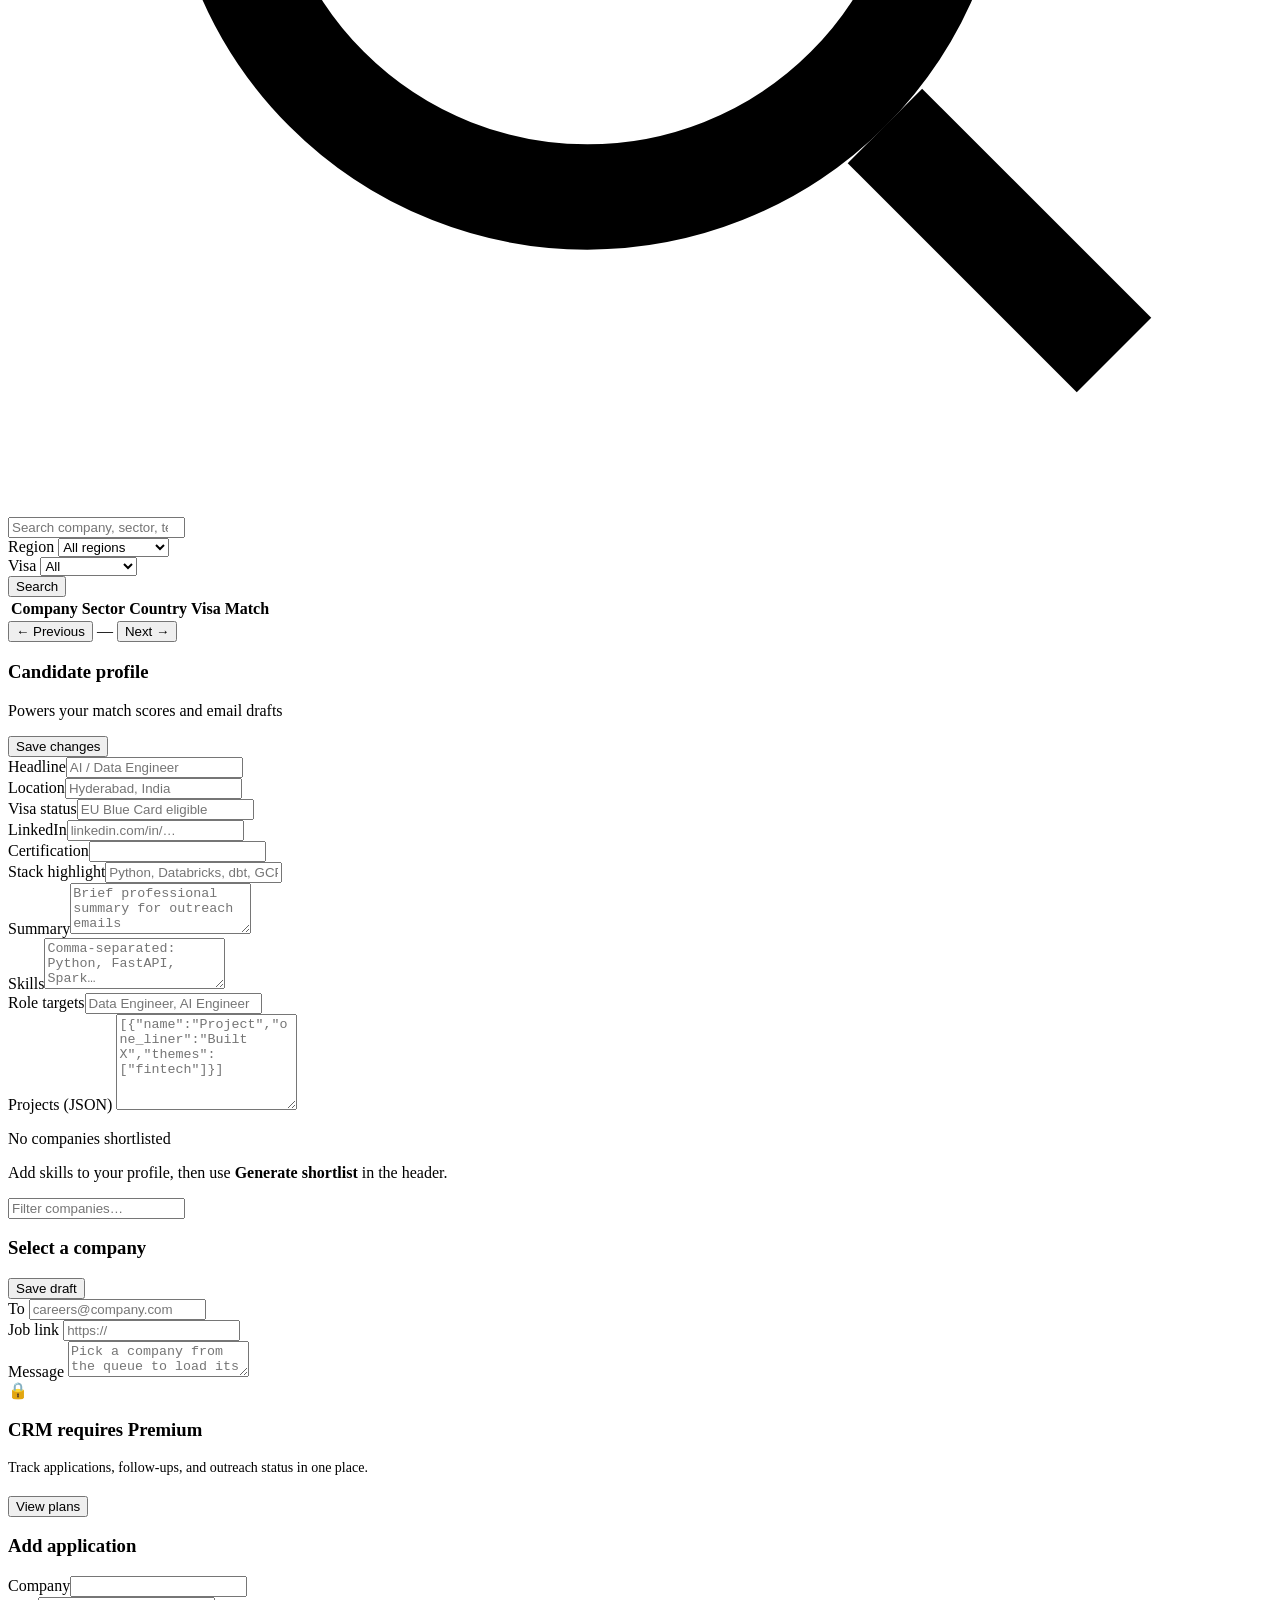
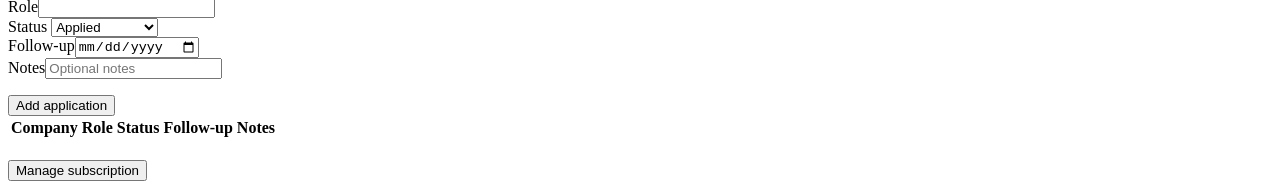
==== commit 6f146420: "Fix shortlist layout with queue-and-editor outreach pattern. Replace broken two-column table with a " ====
--- a/frontend/static/app.html
+++ b/frontend/static/app.html
@@ -7,7 +7,7 @@
   <link rel="preconnect" href="https://fonts.googleapis.com">
   <link rel="preconnect" href="https://fonts.gstatic.com" crossorigin>
   <link href="https://fonts.googleapis.com/css2?family=DM+Sans:ital,opsz,wght@0,9..40,400;0,9..40,500;0,9..40,600;0,9..40,700&family=JetBrains+Mono:wght@500;600&family=Syne:wght@600;700;800&display=swap" rel="stylesheet">
-  <link rel="stylesheet" href="/static/css/style.css?v=ui2">
+  <link rel="stylesheet" href="/static/css/style.css?v=ui3">
 </head>
 <body>
 <div id="global-loader" class="global-loader" aria-hidden="true"></div>
@@ -199,34 +199,41 @@
       </section>
 
       <section id="view-shortlist" class="view hidden">
-        <div id="shortlist-empty" class="panel hidden">
-          <div class="empty-state">
-            <div class="empty-icon">✉️</div>
-            <h3>No shortlist yet</h3>
-            <p>Complete your profile, then generate a ranked list of employers with personalized email drafts.</p>
-            <button class="btn btn-primary" onclick="generateShortlist(document.getElementById('btn-generate-shortlist'))">Generate shortlist</button>
-          </div>
-        </div>
-        <div id="shortlist-detail" class="hidden shortlist-layout">
-          <div class="draft-panel panel">
-            <div class="panel-header">
-              <div>
-                <h3 id="sl-company">—</h3>
-                <p class="panel-desc" id="sl-meta"></p>
-              </div>
-              <button class="btn btn-success btn-sm" id="btn-save-draft" onclick="saveShortlistItem(this)">Save draft</button>
-            </div>
-            <div class="form-grid">
-              <div><label>To email</label><input id="sl-to" placeholder="careers@company.com"></div>
-              <div><label>Job URL</label><input id="sl-job" placeholder="https://…"></div>
-              <div class="full"><label>Email draft</label><textarea id="sl-draft" rows="16" placeholder="Your personalized outreach email…"></textarea></div>
-            </div>
-          </div>
-          <div class="table-wrap">
-            <table>
-              <thead><tr><th>Score</th><th>Company</th><th>Country</th><th>Match notes</th><th></th></tr></thead>
-              <tbody id="sl-tbody"></tbody>
-            </table>
+        <div id="shortlist-empty" class="shortlist-zero hidden">
+          <p class="zero-title">No companies shortlisted</p>
+          <p class="zero-hint">Add skills to your profile, then use <strong>Generate shortlist</strong> in the header.</p>
+        </div>
+        <div id="shortlist-detail" class="shortlist-workspace hidden">
+          <aside class="shortlist-queue">
+            <div class="queue-toolbar">
+              <span class="queue-count" id="sl-count"></span>
+              <input type="search" id="sl-filter" class="queue-search" placeholder="Filter companies…" oninput="filterShortlistQueue()">
+            </div>
+            <ul id="sl-queue" class="queue-list" role="listbox"></ul>
+          </aside>
+          <div class="shortlist-editor">
+            <header class="editor-header">
+              <div class="editor-heading">
+                <h3 id="sl-company">Select a company</h3>
+                <p id="sl-meta" class="editor-meta"></p>
+                <p id="sl-notes" class="editor-notes hidden"></p>
+              </div>
+              <button type="button" class="btn btn-primary btn-sm" id="btn-save-draft" onclick="saveShortlistItem(this)">Save draft</button>
+            </header>
+            <div class="editor-fields">
+              <div class="editor-row">
+                <label for="sl-to">To</label>
+                <input id="sl-to" type="email" placeholder="careers@company.com" autocomplete="off">
+              </div>
+              <div class="editor-row">
+                <label for="sl-job">Job link</label>
+                <input id="sl-job" type="url" placeholder="https://" autocomplete="off">
+              </div>
+            </div>
+            <div class="editor-body">
+              <label for="sl-draft">Message</label>
+              <textarea id="sl-draft" placeholder="Pick a company from the queue to load its draft." spellcheck="true"></textarea>
+            </div>
           </div>
         </div>
       </section>
@@ -274,7 +281,7 @@
   </div>
 </div>
 
-<script src="/static/js/api.js?v=ui2"></script>
-<script src="/static/js/app.js?v=ui2"></script>
+<script src="/static/js/api.js?v=ui3"></script>
+<script src="/static/js/app.js?v=ui3"></script>
 </body>
 </html>
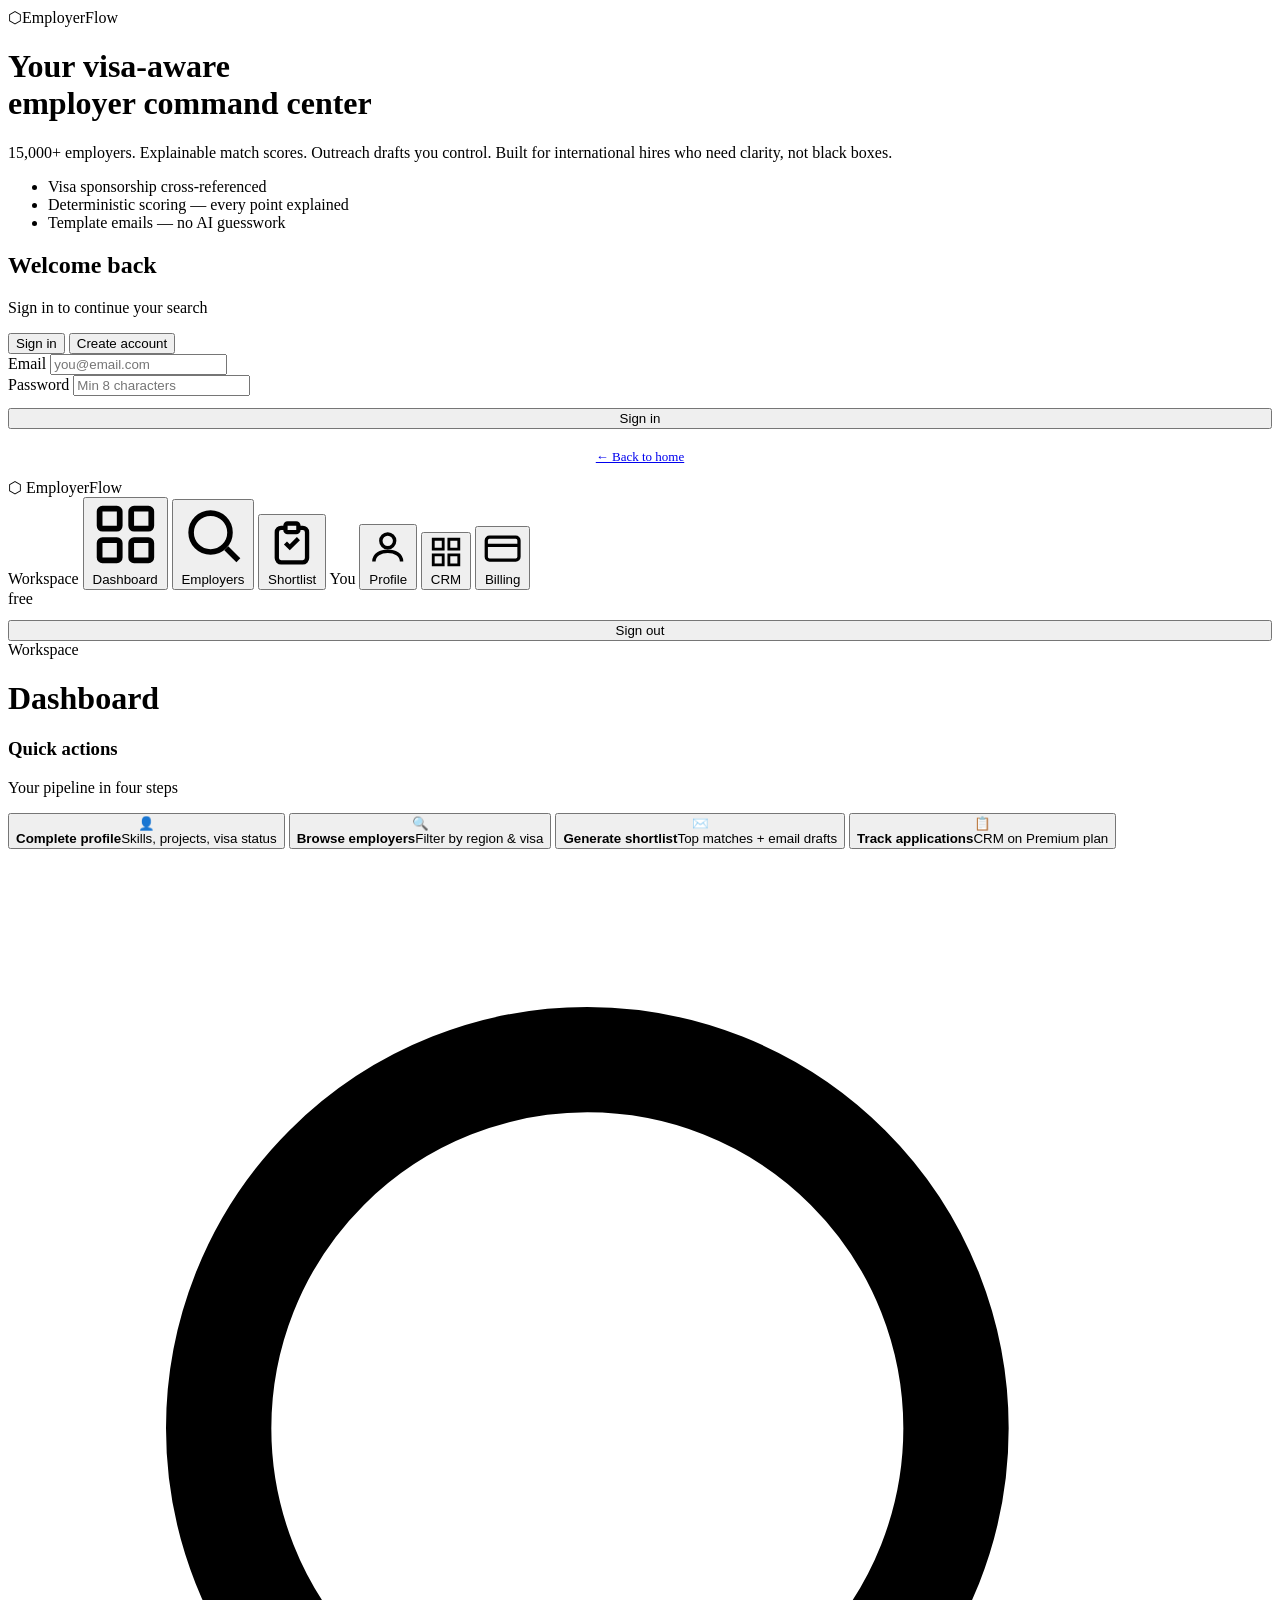
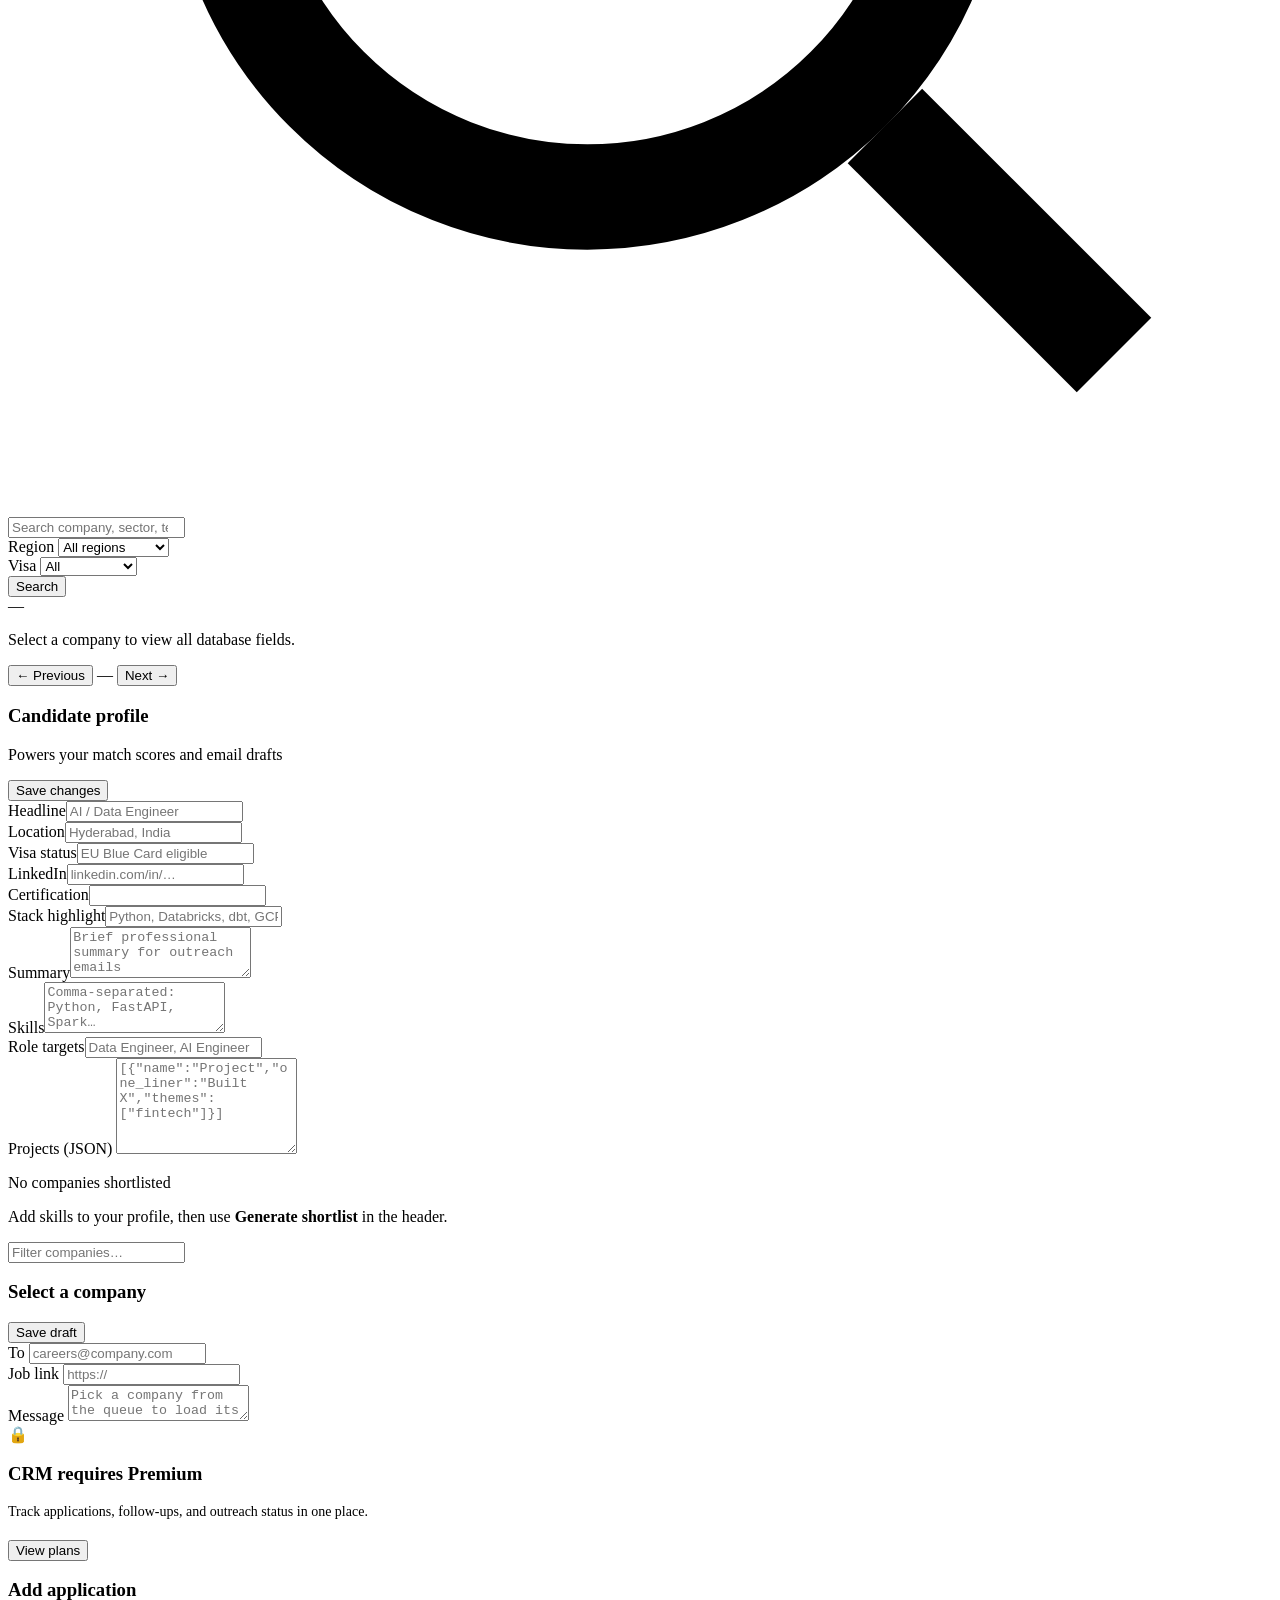
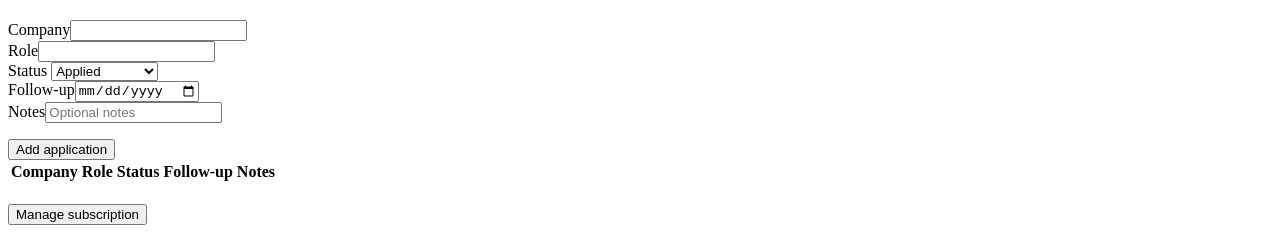
==== commit 18111bc6: "Show all employer database fields in directory detail panel. Expose full employer record via API and" ====
--- a/frontend/static/app.html
+++ b/frontend/static/app.html
@@ -7,7 +7,7 @@
   <link rel="preconnect" href="https://fonts.googleapis.com">
   <link rel="preconnect" href="https://fonts.gstatic.com" crossorigin>
   <link href="https://fonts.googleapis.com/css2?family=DM+Sans:ital,opsz,wght@0,9..40,400;0,9..40,500;0,9..40,600;0,9..40,700&family=JetBrains+Mono:wght@500;600&family=Syne:wght@600;700;800&display=swap" rel="stylesheet">
-  <link rel="stylesheet" href="/static/css/style.css?v=ui3">
+  <link rel="stylesheet" href="/static/css/style.css?v=ui4">
 </head>
 <body>
 <div id="global-loader" class="global-loader" aria-hidden="true"></div>
@@ -158,11 +158,16 @@
           </div>
           <button class="btn btn-primary" id="btn-emp-search" onclick="empPage=1;loadEmployers(this)">Search</button>
         </div>
-        <div class="table-wrap">
-          <table>
-            <thead><tr><th>Company</th><th>Sector</th><th>Country</th><th>Visa</th><th>Match</th></tr></thead>
-            <tbody id="emp-tbody"></tbody>
-          </table>
+        <div class="directory-workspace" id="directory-workspace">
+          <aside class="directory-list">
+            <div class="queue-toolbar">
+              <span class="queue-count" id="emp-list-count">—</span>
+            </div>
+            <ul id="emp-queue" class="queue-list" role="listbox"></ul>
+          </aside>
+          <div class="directory-detail" id="emp-detail">
+            <p class="detail-placeholder">Select a company to view all database fields.</p>
+          </div>
         </div>
         <div class="pagination">
           <button class="btn btn-ghost btn-sm" id="btn-emp-prev" onclick="empPage=Math.max(1,empPage-1);loadEmployers(this)">← Previous</button>
@@ -281,7 +286,7 @@
   </div>
 </div>
 
-<script src="/static/js/api.js?v=ui3"></script>
-<script src="/static/js/app.js?v=ui3"></script>
+<script src="/static/js/api.js?v=ui4"></script>
+<script src="/static/js/app.js?v=ui4"></script>
 </body>
 </html>
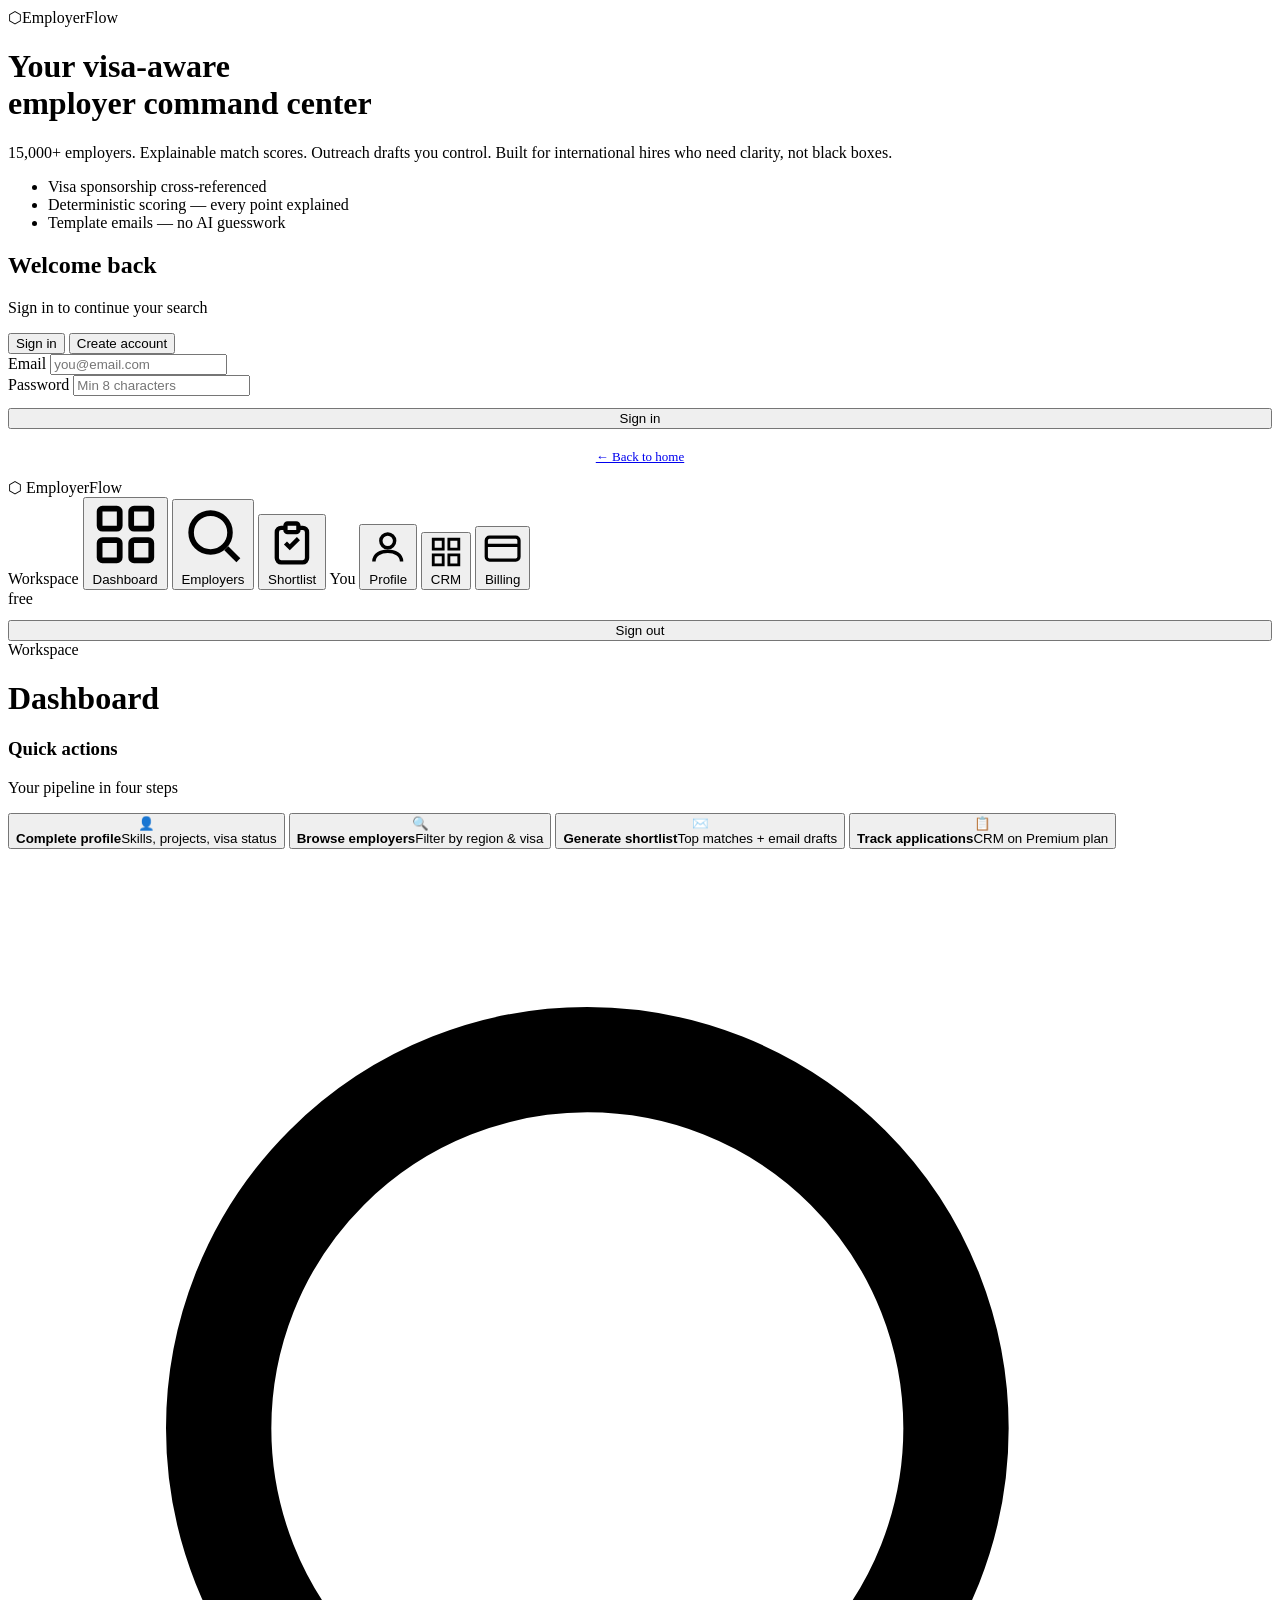
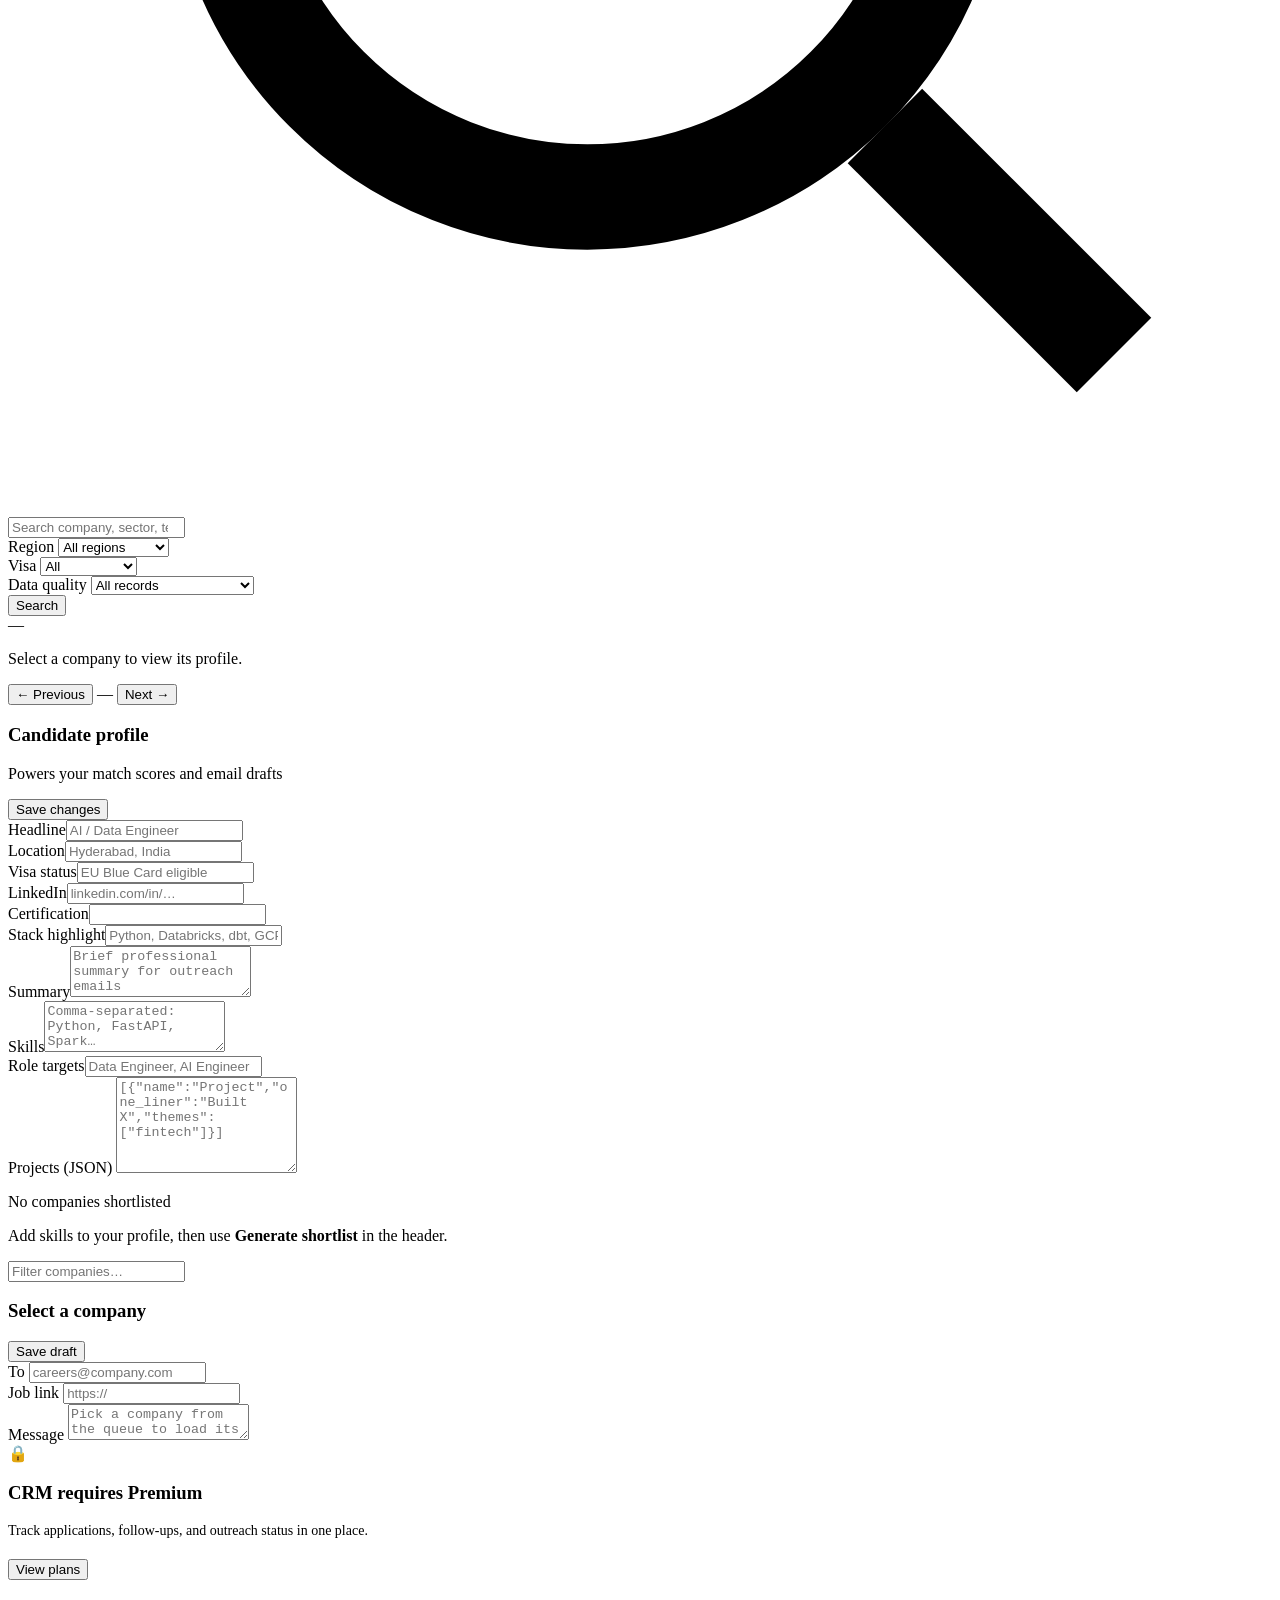
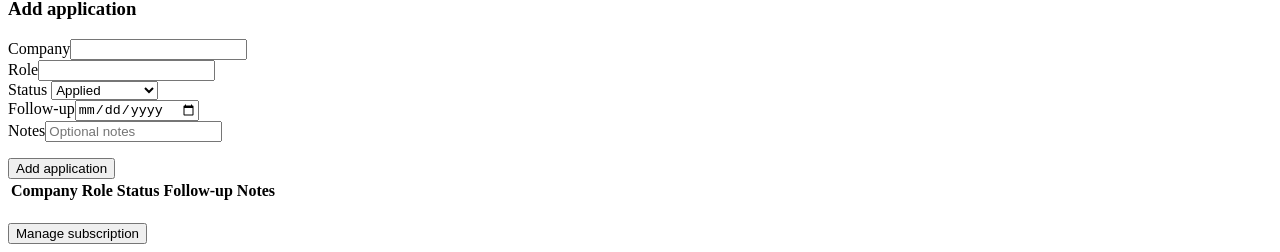
==== commit f7444924: "Fix employer detail formatting and add job posting enrichment Hide empty fields in the detail panel," ====
--- a/frontend/static/app.html
+++ b/frontend/static/app.html
@@ -7,7 +7,7 @@
   <link rel="preconnect" href="https://fonts.googleapis.com">
   <link rel="preconnect" href="https://fonts.gstatic.com" crossorigin>
   <link href="https://fonts.googleapis.com/css2?family=DM+Sans:ital,opsz,wght@0,9..40,400;0,9..40,500;0,9..40,600;0,9..40,700&family=JetBrains+Mono:wght@500;600&family=Syne:wght@600;700;800&display=swap" rel="stylesheet">
-  <link rel="stylesheet" href="/static/css/style.css?v=ui4">
+  <link rel="stylesheet" href="/static/css/style.css?v=ui5">
 </head>
 <body>
 <div id="global-loader" class="global-loader" aria-hidden="true"></div>
@@ -156,6 +156,14 @@
               <option value="remote">Remote only</option>
             </select>
           </div>
+          <div>
+            <label>Data quality</label>
+            <select id="emp-quality" onchange="empPage=1;loadEmployers()">
+              <option value="">All records</option>
+              <option value="verified">Verified companies only</option>
+              <option value="exclude_scrapes">Hide job listings</option>
+            </select>
+          </div>
           <button class="btn btn-primary" id="btn-emp-search" onclick="empPage=1;loadEmployers(this)">Search</button>
         </div>
         <div class="directory-workspace" id="directory-workspace">
@@ -166,7 +174,7 @@
             <ul id="emp-queue" class="queue-list" role="listbox"></ul>
           </aside>
           <div class="directory-detail" id="emp-detail">
-            <p class="detail-placeholder">Select a company to view all database fields.</p>
+            <p class="detail-placeholder">Select a company to view its profile.</p>
           </div>
         </div>
         <div class="pagination">
@@ -286,7 +294,7 @@
   </div>
 </div>
 
-<script src="/static/js/api.js?v=ui4"></script>
-<script src="/static/js/app.js?v=ui4"></script>
+<script src="/static/js/api.js?v=ui5"></script>
+<script src="/static/js/app.js?v=ui5"></script>
 </body>
 </html>
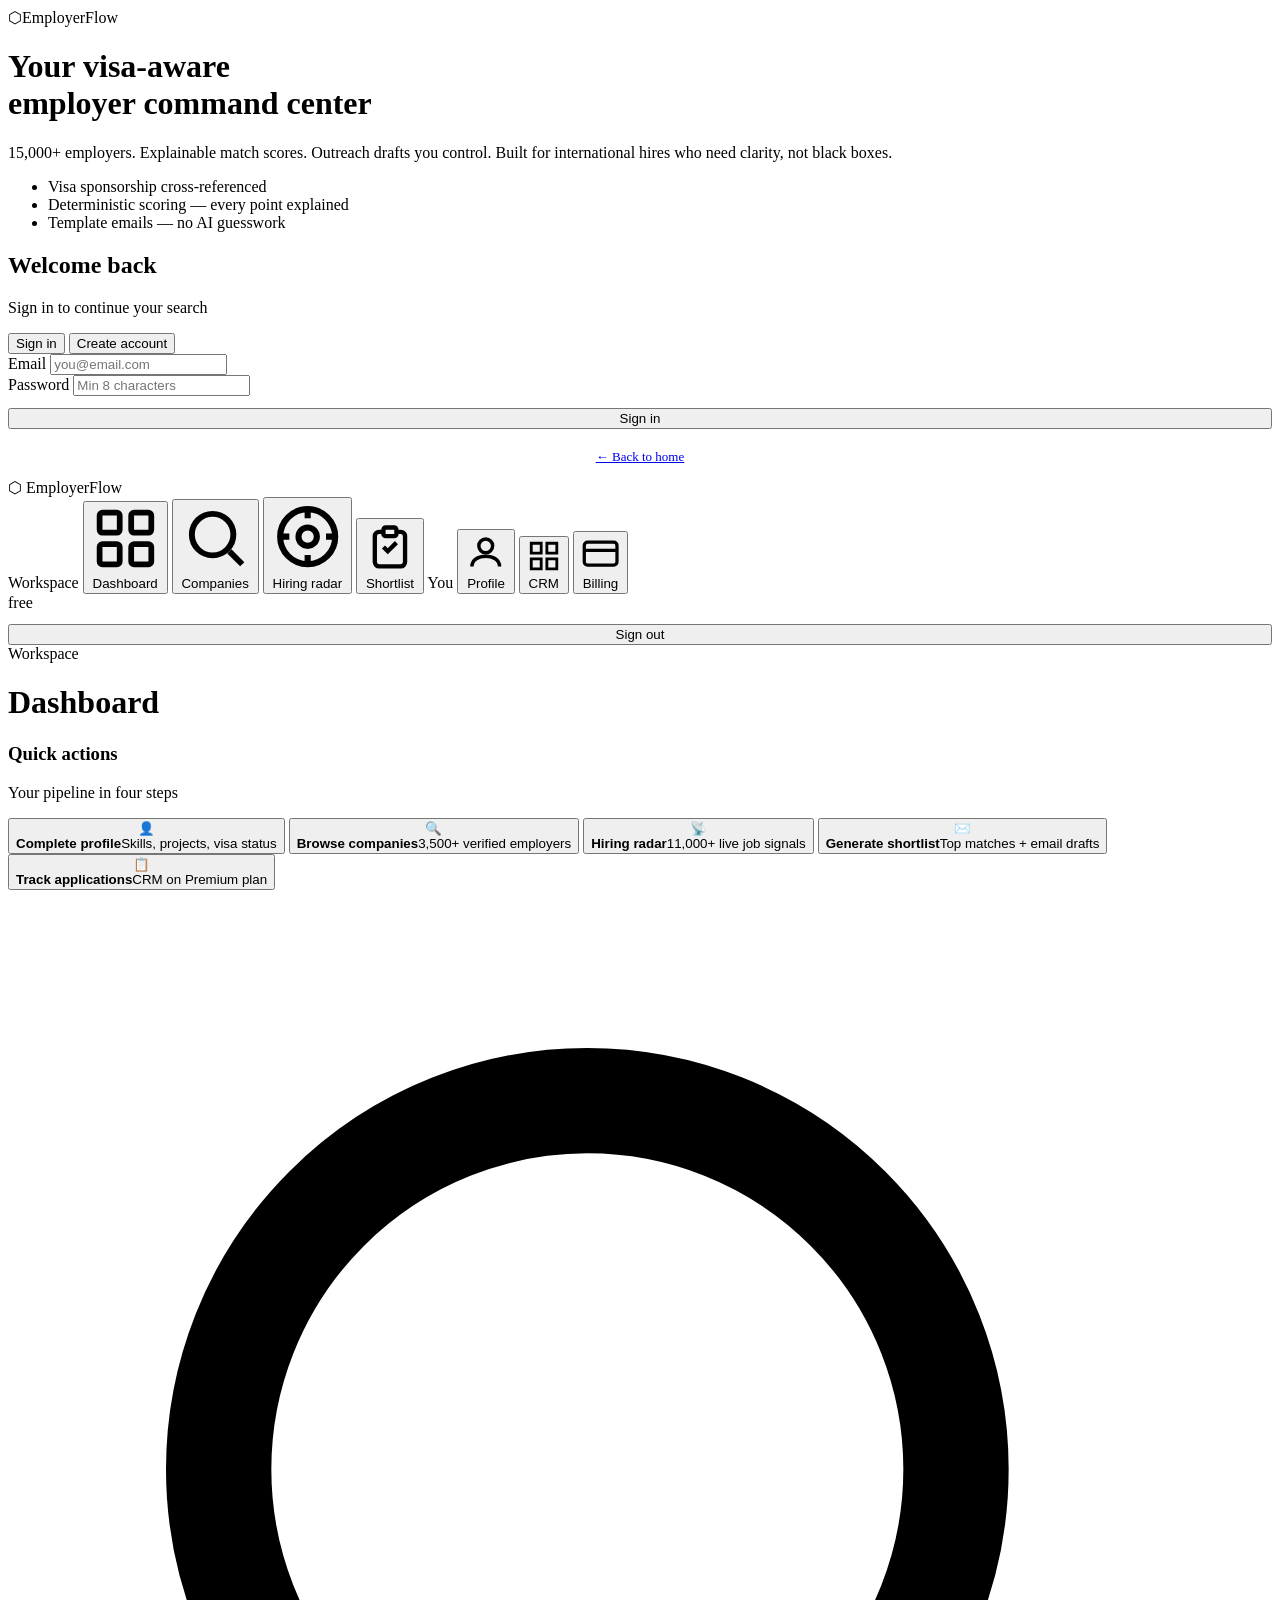
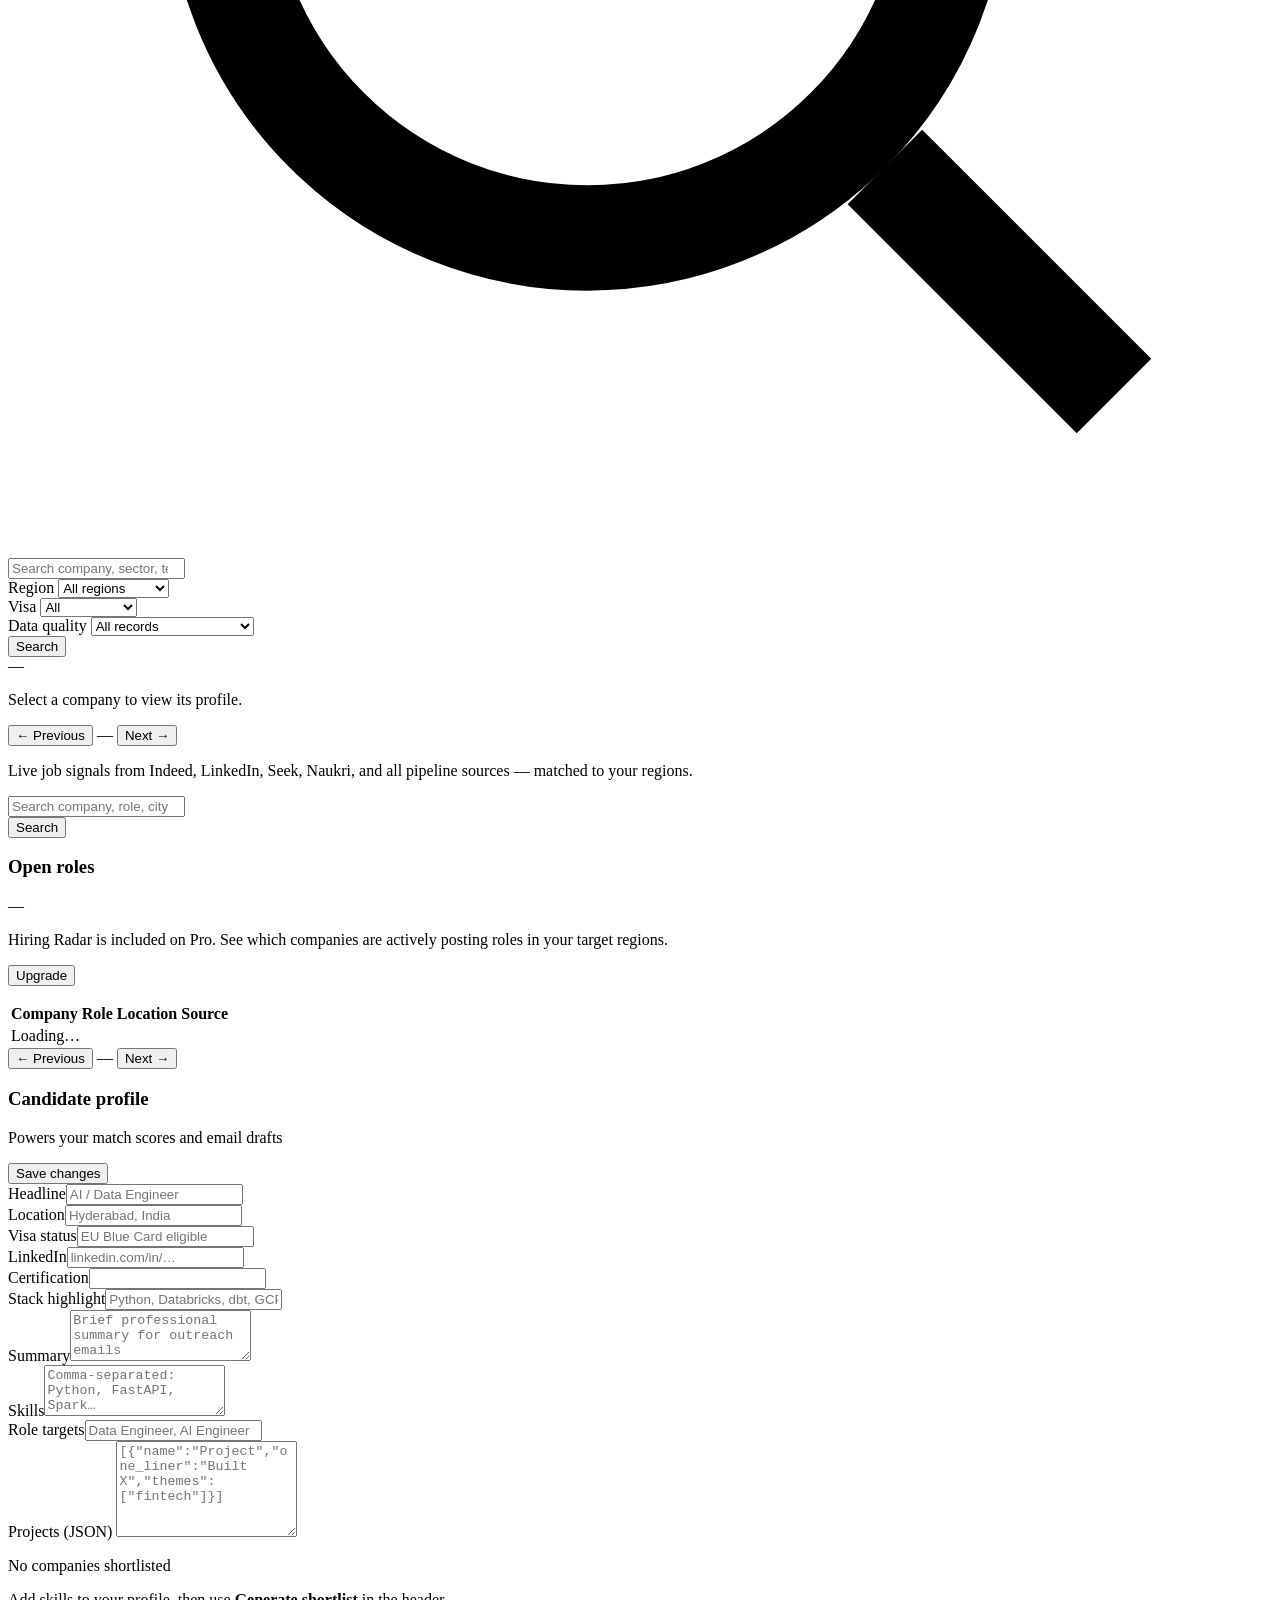
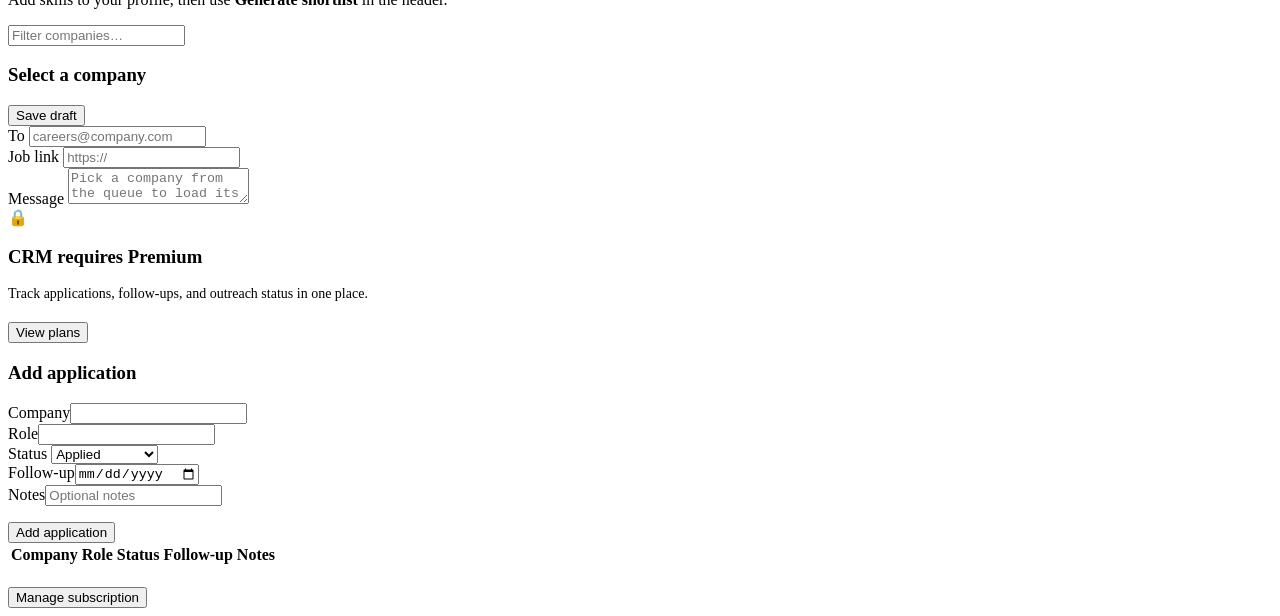
==== commit 5a86d85a: "Product-ready split: verified companies + Hiring Radar for MRR Seed 3,549 companies and 11,522 job s" ====
--- a/frontend/static/app.html
+++ b/frontend/static/app.html
@@ -7,7 +7,7 @@
   <link rel="preconnect" href="https://fonts.googleapis.com">
   <link rel="preconnect" href="https://fonts.gstatic.com" crossorigin>
   <link href="https://fonts.googleapis.com/css2?family=DM+Sans:ital,opsz,wght@0,9..40,400;0,9..40,500;0,9..40,600;0,9..40,700&family=JetBrains+Mono:wght@500;600&family=Syne:wght@600;700;800&display=swap" rel="stylesheet">
-  <link rel="stylesheet" href="/static/css/style.css?v=ui5">
+  <link rel="stylesheet" href="/static/css/style.css?v=ui6">
 </head>
 <body>
 <div id="global-loader" class="global-loader" aria-hidden="true"></div>
@@ -67,7 +67,11 @@
     </button>
     <button class="nav-item" data-view="directory" onclick="switchView('directory')">
       <svg viewBox="0 0 24 24" fill="none" stroke="currentColor" stroke-width="2"><circle cx="11" cy="11" r="7"/><path d="M21 21l-4.35-4.35"/></svg>
-      <span>Employers</span>
+      <span>Companies</span>
+    </button>
+    <button class="nav-item" data-view="radar" onclick="switchView('radar')">
+      <svg viewBox="0 0 24 24" fill="none" stroke="currentColor" stroke-width="2"><circle cx="12" cy="12" r="9"/><path d="M12 3v3M12 18v3M3 12h3M18 12h3"/><circle cx="12" cy="12" r="3"/></svg>
+      <span>Hiring radar</span>
     </button>
     <button class="nav-item" data-view="shortlist" onclick="switchView('shortlist')">
       <svg viewBox="0 0 24 24" fill="none" stroke="currentColor" stroke-width="2"><path d="M9 5H7a2 2 0 00-2 2v12a2 2 0 002 2h10a2 2 0 002-2V7a2 2 0 00-2-2h-2"/><rect x="9" y="3" width="6" height="4" rx="1"/><path d="M9 12l2 2 4-4"/></svg>
@@ -119,7 +123,11 @@
             </button>
             <button type="button" class="action-card" onclick="switchView('directory')">
               <div class="icon">🔍</div>
-              <div><strong>Browse employers</strong><span>Filter by region & visa</span></div>
+              <div><strong>Browse companies</strong><span>3,500+ verified employers</span></div>
+            </button>
+            <button type="button" class="action-card" onclick="switchView('radar')">
+              <div class="icon">📡</div>
+              <div><strong>Hiring radar</strong><span>11,000+ live job signals</span></div>
             </button>
             <button type="button" class="action-card" onclick="switchView('shortlist')">
               <div class="icon">✉️</div>
@@ -181,6 +189,43 @@
           <button class="btn btn-ghost btn-sm" id="btn-emp-prev" onclick="empPage=Math.max(1,empPage-1);loadEmployers(this)">← Previous</button>
           <span class="pagination-info" id="emp-page-info">—</span>
           <button class="btn btn-ghost btn-sm" id="btn-emp-next" onclick="empPage++;loadEmployers(this)">Next →</button>
+        </div>
+      </section>
+
+      <section id="view-radar" class="view hidden">
+        <div class="panel" style="margin-bottom:16px">
+          <p class="panel-desc" id="radar-intro">Live job signals from Indeed, LinkedIn, Seek, Naukri, and all pipeline sources — matched to your regions.</p>
+        </div>
+        <div class="filter-bar">
+          <div class="search-wrap">
+            <input type="search" id="radar-search" placeholder="Search company, role, city…" onkeyup="if(event.key==='Enter'){radarPage=1;loadHiringRadar()}">
+          </div>
+          <button class="btn btn-primary" onclick="radarPage=1;loadHiringRadar(this)">Search</button>
+        </div>
+        <div class="panel">
+          <div class="panel-header">
+            <div>
+              <h3>Open roles</h3>
+              <p class="panel-desc" id="radar-page-info">—</p>
+            </div>
+          </div>
+          <div id="radar-upgrade" class="detail-banner hidden" style="margin:0 0 16px">
+            <p>Hiring Radar is included on Pro. See which companies are actively posting roles in your target regions.</p>
+            <button class="btn btn-primary btn-sm" onclick="switchView('billing')">Upgrade</button>
+          </div>
+          <div class="radar-table-wrap">
+            <table class="data-table" id="radar-table">
+              <thead>
+                <tr><th>Company</th><th>Role</th><th>Location</th><th>Source</th><th></th></tr>
+              </thead>
+              <tbody id="radar-body"><tr><td colspan="5">Loading…</td></tr></tbody>
+            </table>
+          </div>
+        </div>
+        <div class="pagination">
+          <button class="btn btn-ghost btn-sm" onclick="radarPage=Math.max(1,radarPage-1);loadHiringRadar(this)">← Previous</button>
+          <span class="pagination-info" id="radar-pager">—</span>
+          <button class="btn btn-ghost btn-sm" onclick="radarPage++;loadHiringRadar(this)">Next →</button>
         </div>
       </section>
 
@@ -294,7 +339,7 @@
   </div>
 </div>
 
-<script src="/static/js/api.js?v=ui5"></script>
-<script src="/static/js/app.js?v=ui5"></script>
+<script src="/static/js/api.js?v=ui6"></script>
+<script src="/static/js/app.js?v=ui6"></script>
 </body>
 </html>
